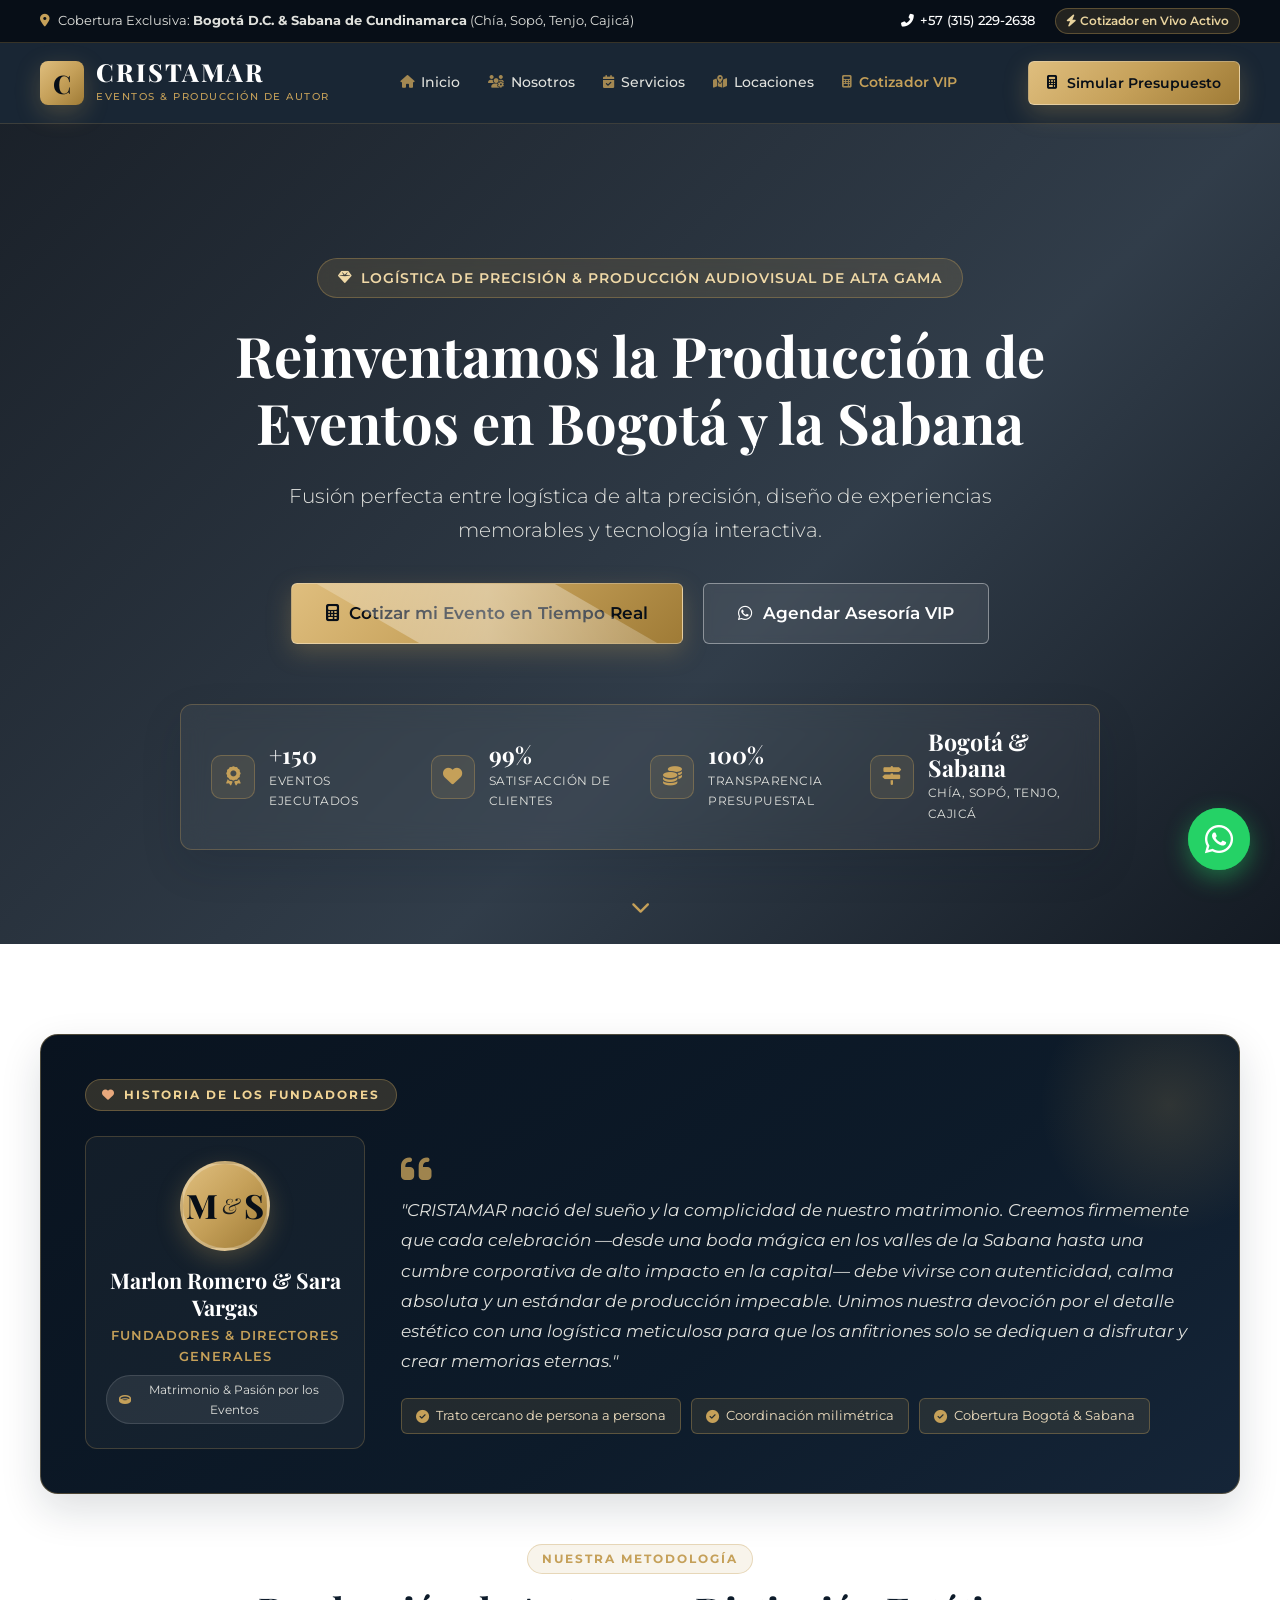
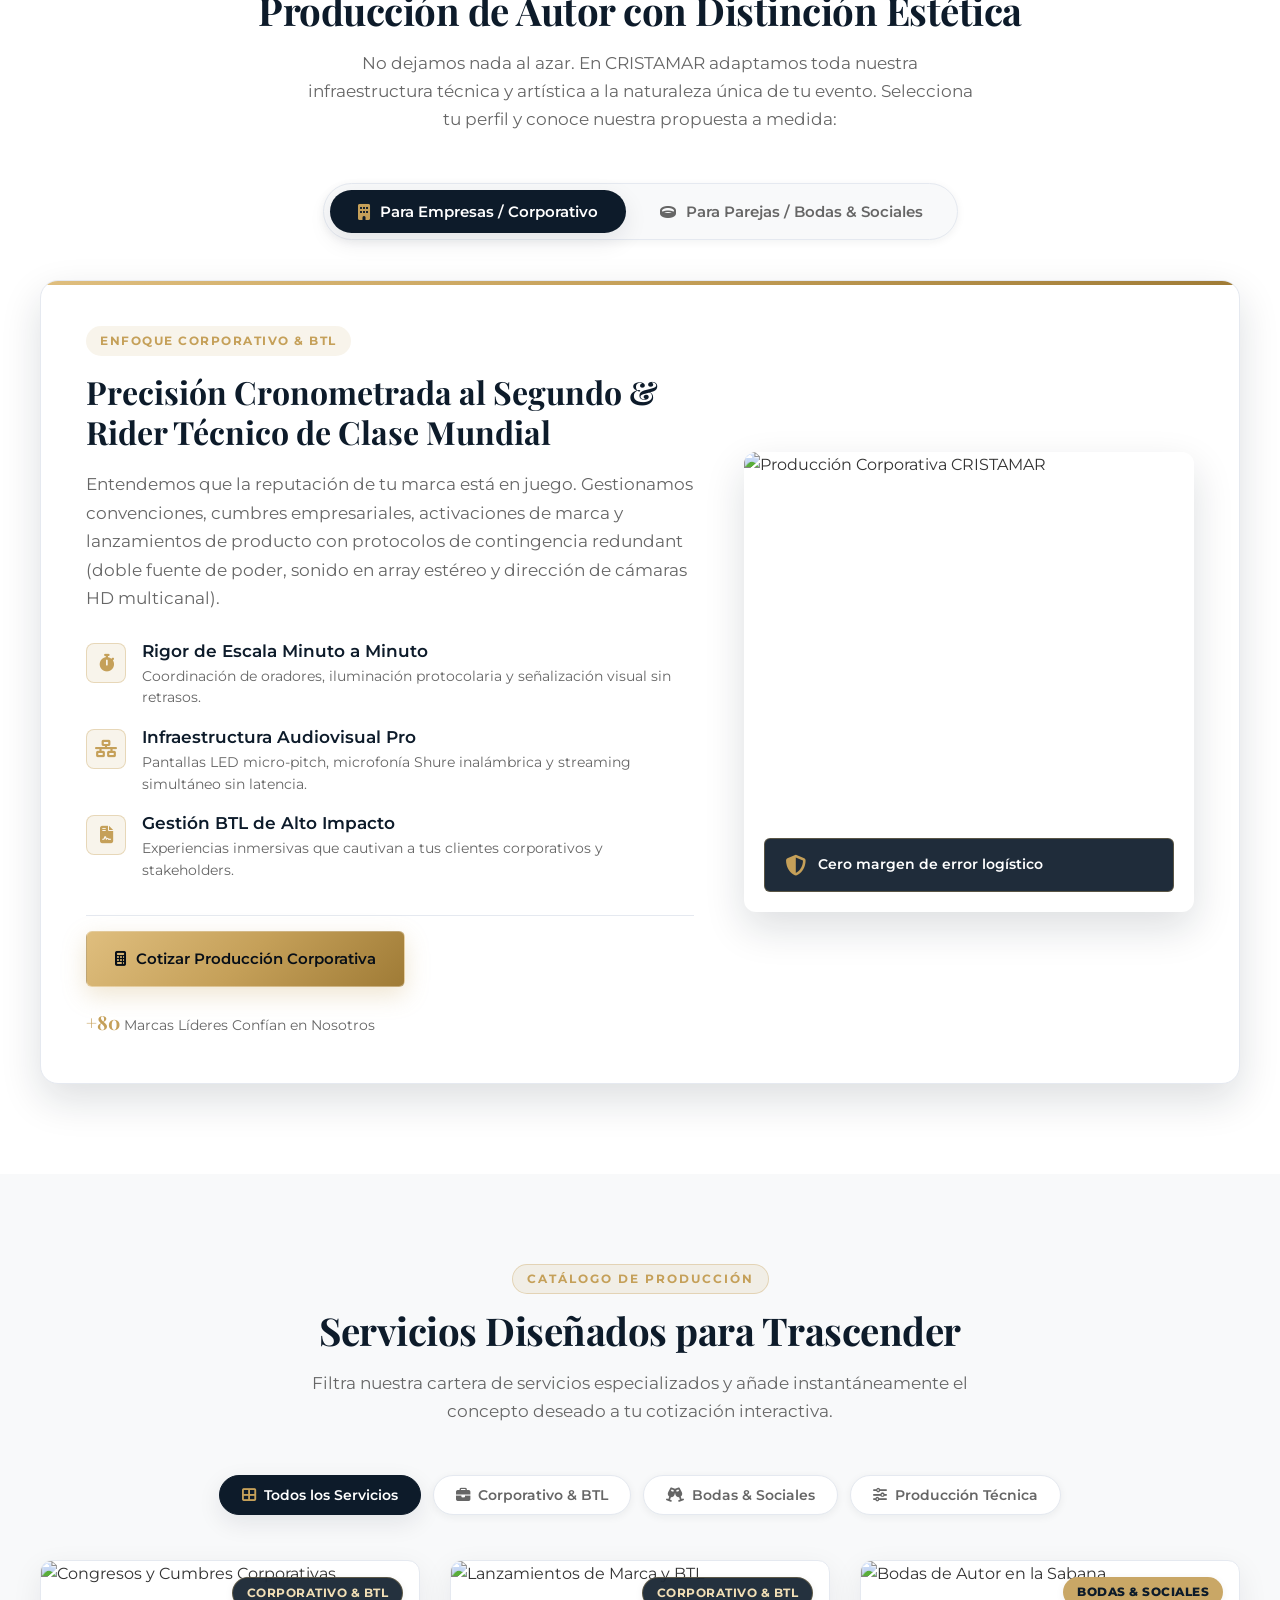
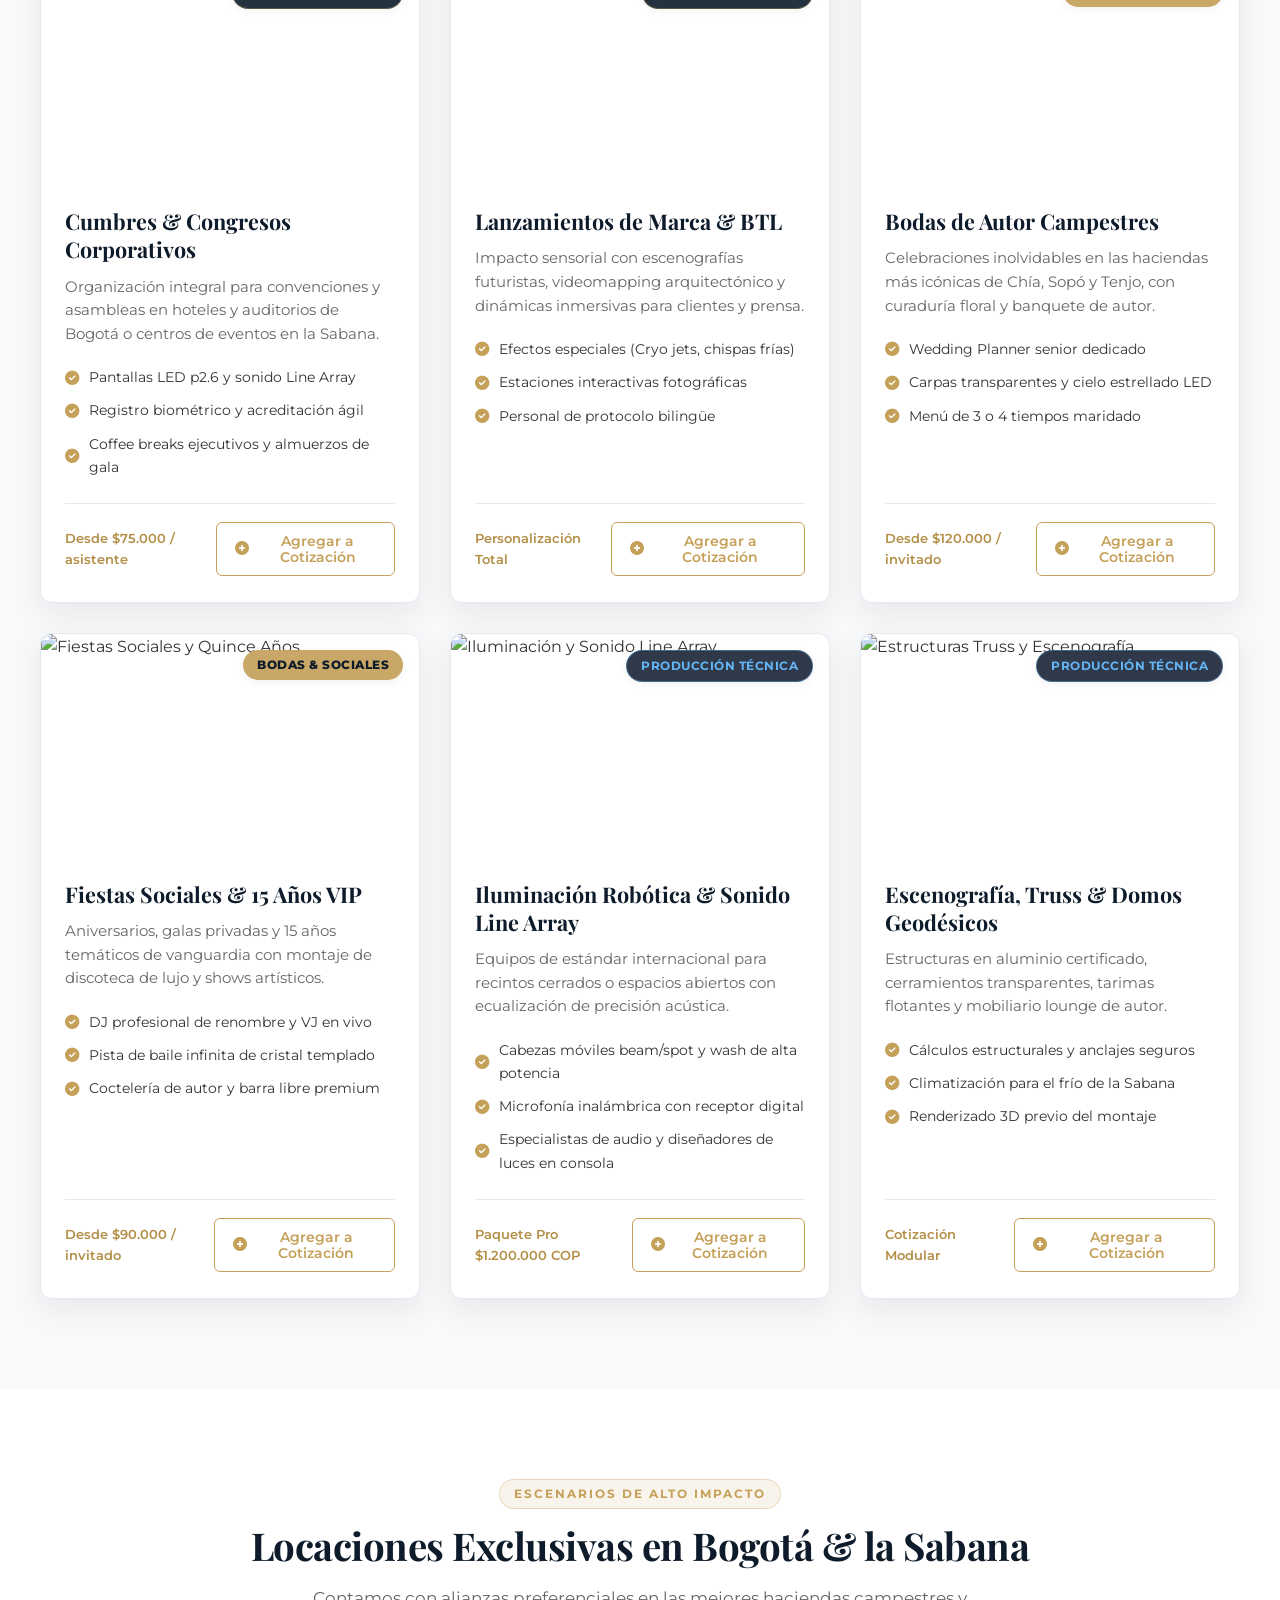
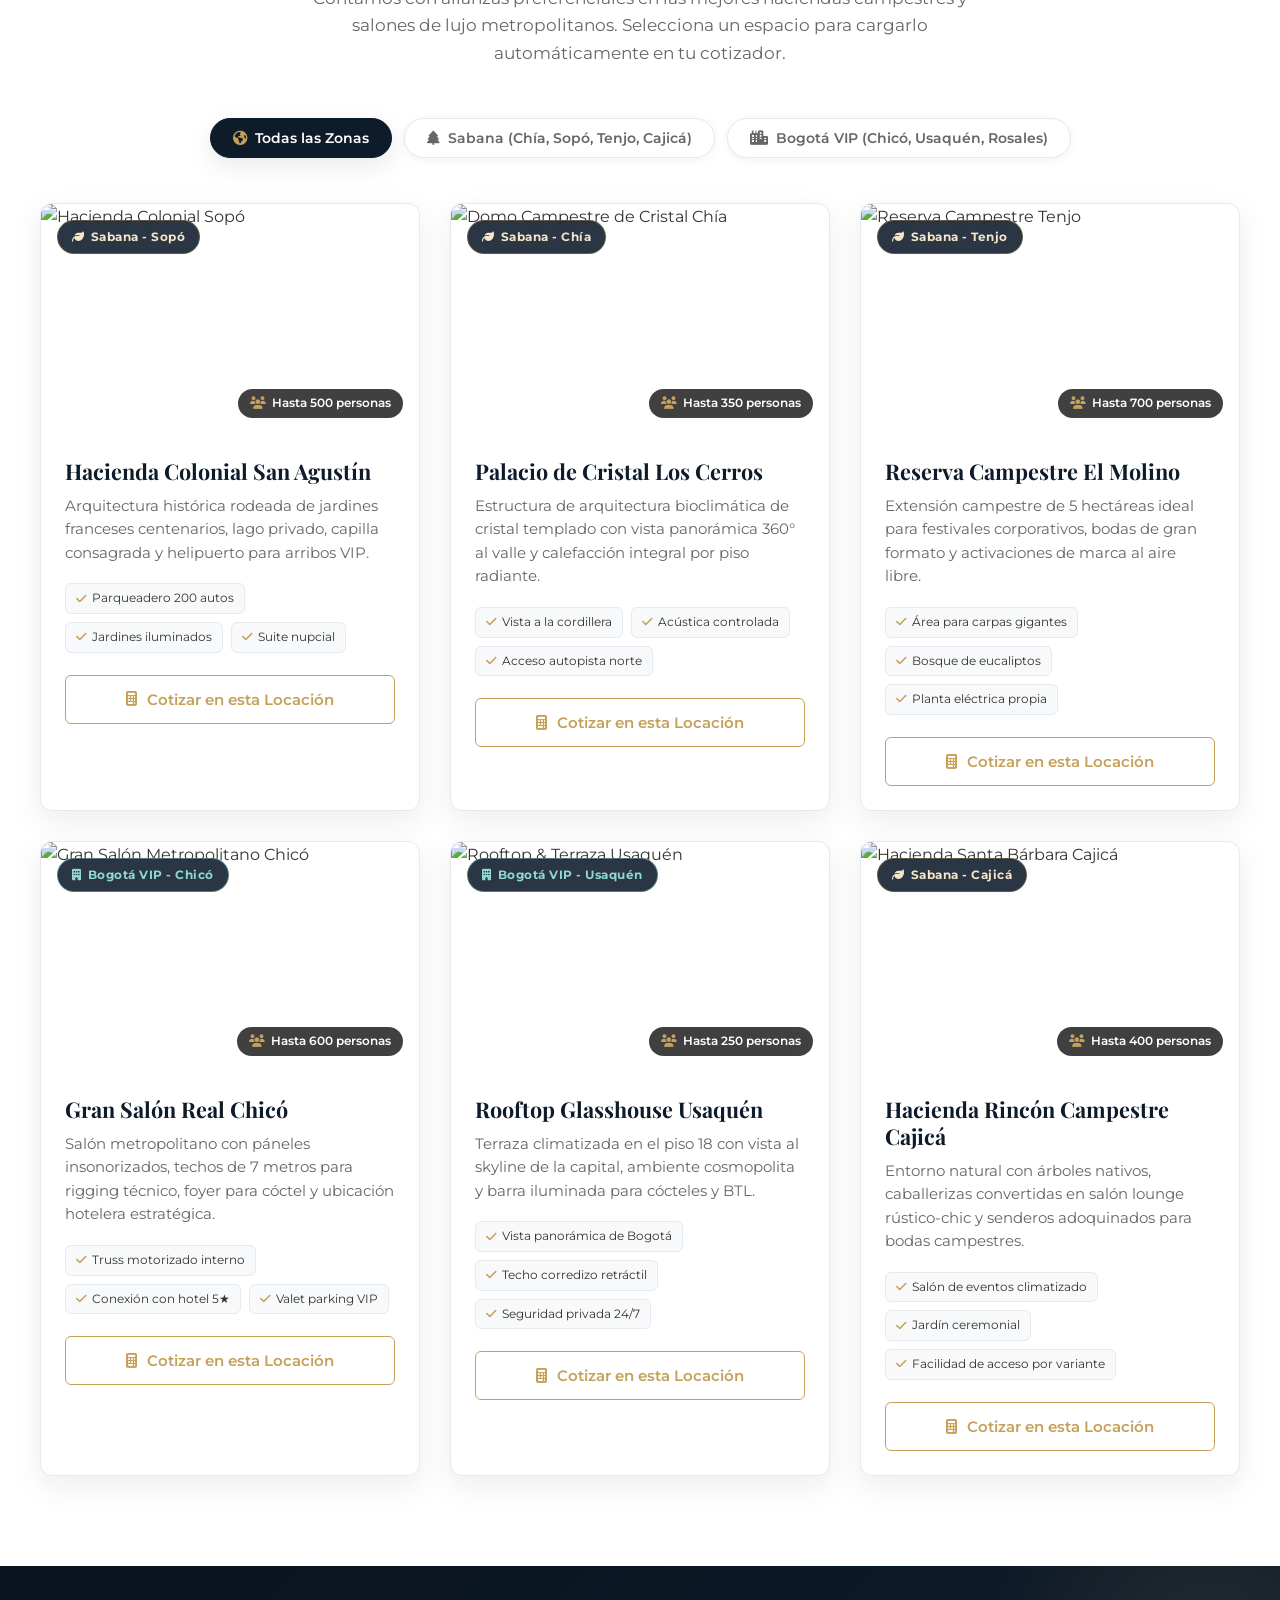
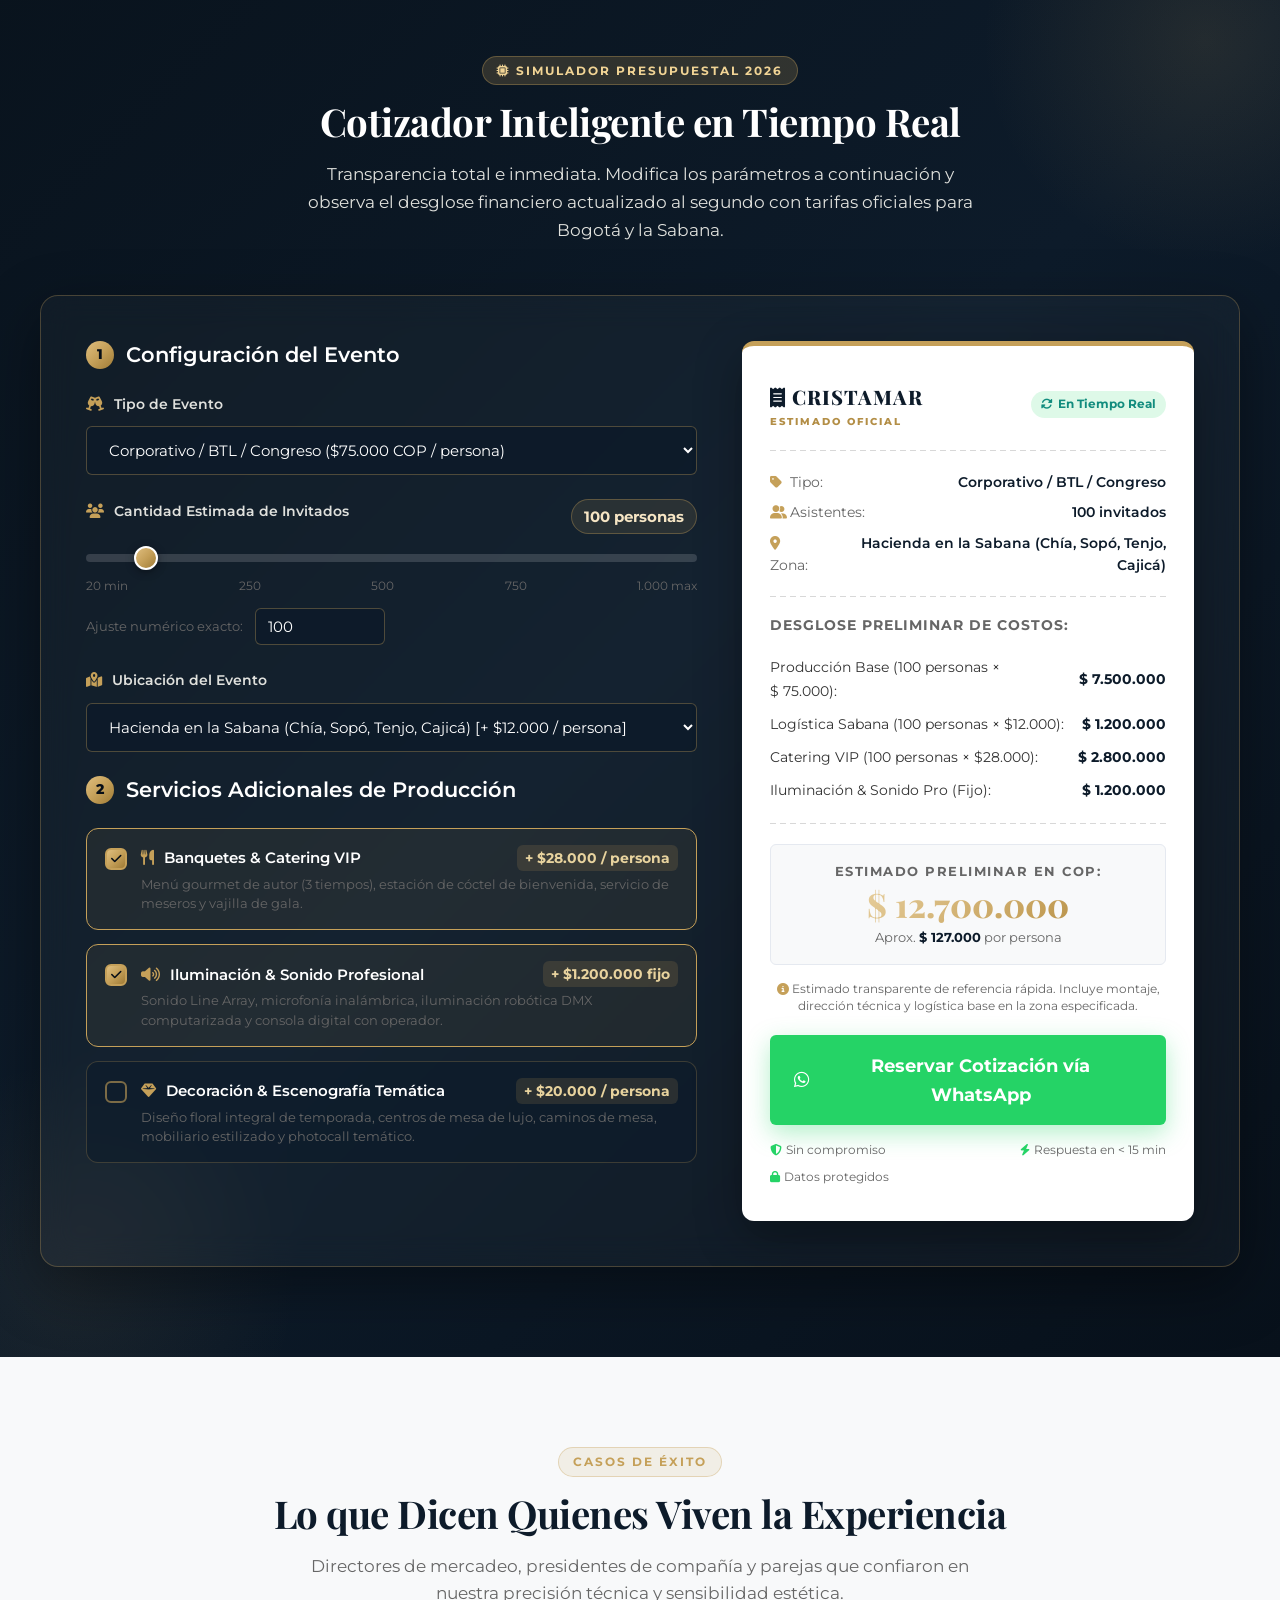
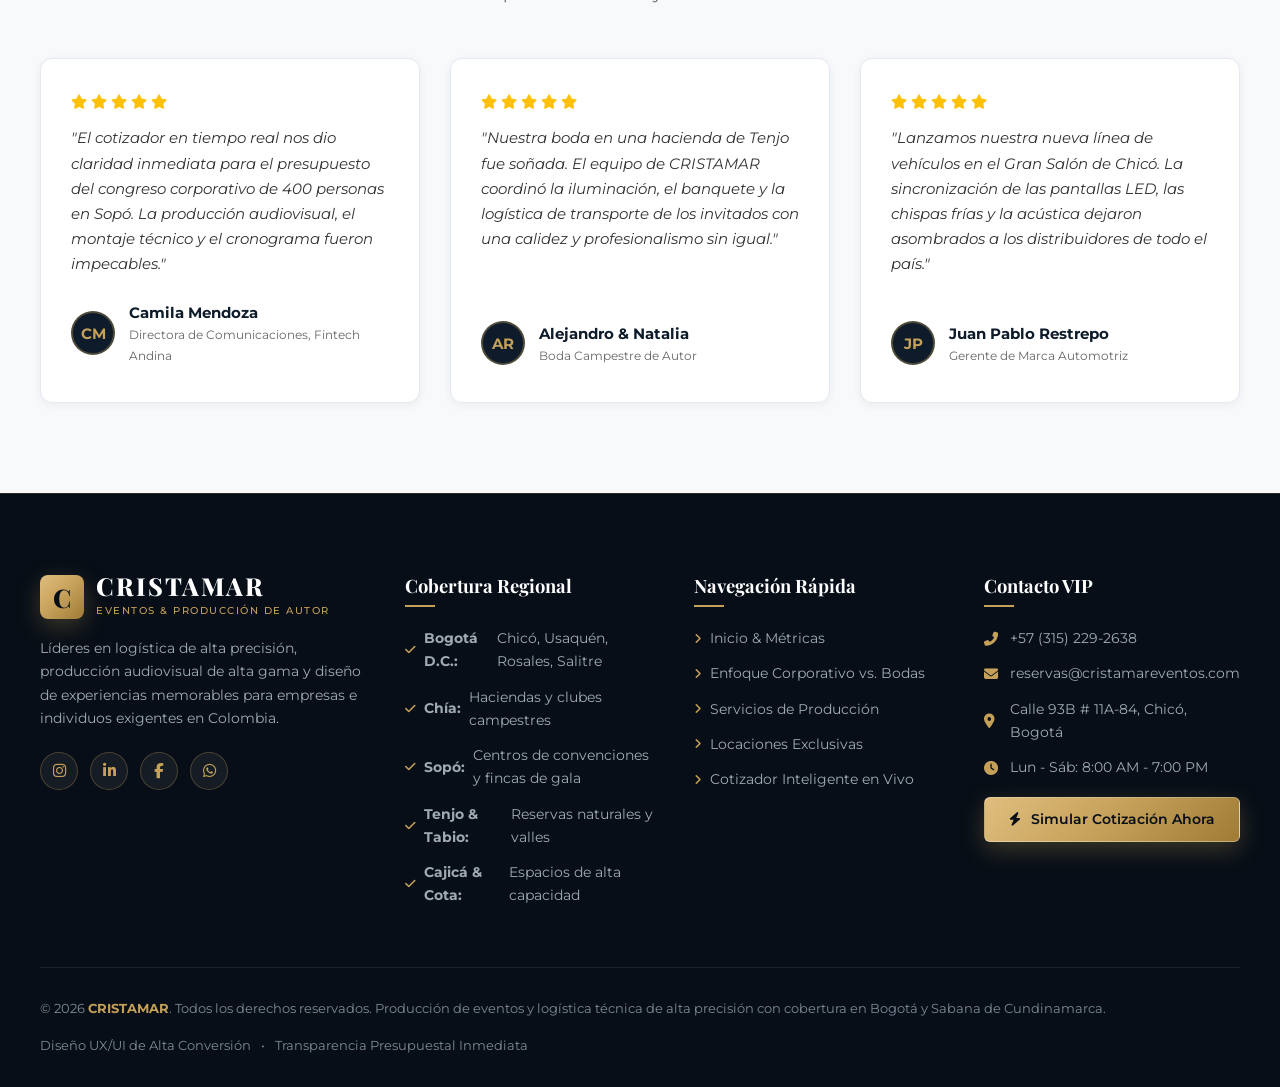
==== index.html @ 61d9f853 "Base HTML CRISMAR" ====
<!DOCTYPE html>
<html lang="es">
<head>
  <meta charset="UTF-8">
  <meta name="viewport" content="width=device-width, initial-scale=1.0">
  <title>CRISTAMAR | Producción de Eventos Corporativos, Bodas de Autor y Logística Técnica</title>
  <meta name="description" content="CRISTAMAR: Eventos corporativos de alta precisión, bodas de autor y logística técnica audiovisual en Bogotá y la Sabana de Cundinamarca (Chía, Sopó, Tenjo, Cajicá). Cotiza en tiempo real.">
  <meta name="keywords" content="eventos corporativos Bogotá, bodas de autor Sabana de Cundinamarca, producción audiovisual Chía Sopó Tenjo, cotizador eventos Bogotá, logística técnica eventos">
  
  <!-- Favicon -->
  <link rel="icon" href="data:image/svg+xml,<svg xmlns=%22http://www.w3.org/2000/svg%22 viewBox=%220 0 100 100%22><text y=%22.9em%22 font-size=%2290%22>✨</text></svg>">

  <!-- Google Fonts: Playfair Display & Montserrat -->
  <link rel="preconnect" href="https://fonts.googleapis.com">
  <link rel="preconnect" href="https://fonts.gstatic.com" crossorigin>
  <link href="https://fonts.googleapis.com/css2?family=Montserrat:ital,wght@0,300;0,400;0,500;0,600;0,700;1,400&family=Playfair+Display:ital,wght@0,500;0,600;0,700;0,800;1,600&display=swap" rel="stylesheet">

  <!-- Font Awesome Icons -->
  <link rel="stylesheet" href="https://cdnjs.cloudflare.com/ajax/libs/font-awesome/6.5.1/css/all.min.css">

  <!-- Custom CSS -->
  <link rel="stylesheet" href="styles.css">
</head>
<body>

  <!-- Top Announcement Bar -->
  <div class="top-announcement-bar">
    <div class="container announcement-content">
      <div class="announcement-item">
        <i class="fas fa-map-marker-alt"></i>
        <span>Cobertura Exclusiva: <strong>Bogotá D.C. &amp; Sabana de Cundinamarca</strong> (Chía, Sopó, Tenjo, Cajicá)</span>
      </div>
      <div class="announcement-actions">
        <a href="tel:+573152292638" class="contact-quick-link"><i class="fas fa-phone-alt"></i> +57 (315) 229-2638</a>
        <a href="#cotizador" class="top-badge-cta"><i class="fas fa-bolt"></i> Cotizador en Vivo Activo</a>
      </div>
    </div>
  </div>

  <!-- Header & Navigation -->
  <header class="site-header" id="header">
    <div class="container header-container">
      <!-- Brand Logo -->
      <a href="#inicio" class="brand-logo" aria-label="CRISTAMAR Inicio">
        <div class="logo-symbol">C</div>
        <div class="logo-text">
          <span class="logo-main">CRISTAMAR</span>
          <span class="logo-tagline">Eventos &amp; Producción de Autor</span>
        </div>
      </a>

      <!-- Desktop Nav -->
      <nav class="main-nav" id="main-nav" aria-label="Navegación Principal">
        <ul class="nav-links">
          <li><a href="#inicio" class="nav-link active"><i class="fas fa-home"></i> Inicio</a></li>
          <li><a href="#nosotros" class="nav-link"><i class="fas fa-users-cog"></i> Nosotros</a></li>
          <li><a href="#servicios" class="nav-link"><i class="fas fa-calendar-check"></i> Servicios</a></li>
          <li><a href="#locaciones" class="nav-link"><i class="fas fa-map-marked-alt"></i> Locaciones</a></li>
          <li><a href="#cotizador" class="nav-link nav-highlight"><i class="fas fa-calculator"></i> Cotizador VIP</a></li>
        </ul>
        <div class="mobile-nav-cta">
          <a href="#cotizador" class="btn btn-gold btn-block" id="btn-mobile-nav-quote">
            <i class="fas fa-calculator"></i> Simular Cotización en Vivo
          </a>
          <a href="tel:+573152292638" class="mobile-phone-link">
            <i class="fas fa-phone-alt"></i> +57 (315) 229-2638
          </a>
        </div>
      </nav>

      <!-- Action Button & Mobile Burger -->
      <div class="header-actions">
        <a href="#cotizador" class="btn btn-gold btn-sm d-none-mobile">
          <i class="fas fa-calculator"></i> Simular Presupuesto
        </a>
        <button class="menu-toggle" id="menu-toggle" aria-label="Abrir Menú">
          <span class="burger-bar"></span>
          <span class="burger-bar"></span>
          <span class="burger-bar"></span>
        </button>
      </div>
    </div>
  </header>

  <main>
    <!-- 1. HERO SECTION (#inicio) -->
    <section class="hero-section" id="inicio">
      <div class="hero-overlay"></div>
      <div class="container hero-content">
        <div class="hero-badge">
          <i class="fas fa-gem"></i> Logística de Precisión &amp; Producción Audiovisual de Alta Gama
        </div>
        <h1 class="hero-title">
          Reinventamos la Producción de Eventos en Bogotá y la Sabana
        </h1>
        <p class="hero-subtitle">
          Fusión perfecta entre logística de alta precisión, diseño de experiencias memorables y tecnología interactiva.
        </p>
        <div class="hero-actions">
          <a href="#cotizador" class="btn btn-gold btn-lg btn-glow">
            <i class="fas fa-calculator"></i> Cotizar mi Evento en Tiempo Real
          </a>
          <a href="https://wa.me/573152292638?text=Hola%20CRISTAMAR%2C%20deseo%20agendar%20una%20Asesor%C3%ADa%20VIP%20para%20un%20evento." target="_blank" rel="noopener noreferrer" class="btn btn-outline-white btn-lg" id="btn-hero-asesoria">
            <i class="fab fa-whatsapp"></i> Agendar Asesoría VIP
          </a>
        </div>

        <!-- Barra de Métricas -->
        <div class="metrics-bar">
          <div class="metric-item">
            <div class="metric-icon"><i class="fas fa-award"></i></div>
            <div class="metric-info">
              <span class="metric-number">+150</span>
              <span class="metric-label">Eventos Ejecutados</span>
            </div>
          </div>
          <div class="metric-separator"></div>
          <div class="metric-item">
            <div class="metric-icon"><i class="fas fa-heart"></i></div>
            <div class="metric-info">
              <span class="metric-number">99%</span>
              <span class="metric-label">Satisfacción de Clientes</span>
            </div>
          </div>
          <div class="metric-separator"></div>
          <div class="metric-item">
            <div class="metric-icon"><i class="fas fa-coins"></i></div>
            <div class="metric-info">
              <span class="metric-number">100%</span>
              <span class="metric-label">Transparencia Presupuestal</span>
            </div>
          </div>
          <div class="metric-separator"></div>
          <div class="metric-item">
            <div class="metric-icon"><i class="fas fa-map-signs"></i></div>
            <div class="metric-info">
              <span class="metric-number">Bogotá &amp; Sabana</span>
              <span class="metric-label">Chía, Sopó, Tenjo, Cajicá</span>
            </div>
          </div>
        </div>
      </div>
      
      <!-- Scroll down indicator -->
      <a href="#nosotros" class="scroll-down-indicator" aria-label="Desplazar hacia abajo">
        <i class="fas fa-chevron-down"></i>
      </a>
    </section>

    <!-- 2. NOSOTROS (#nosotros - Historia de Fundadores & Conmutador de Enfoque) -->
    <section class="section section-nosotros" id="nosotros">
      <div class="container">
        
        <!-- Tarjeta de Historia de los Fundadores: Marlon Romero y Sara Vargas -->
        <div class="founders-story-card">
          <div class="founders-badge">
            <i class="fas fa-heart"></i> HISTORIA DE LOS FUNDADORES
          </div>
          <div class="founders-grid">
            <div class="founders-monogram-col">
              <div class="founders-monogram-badge">
                <span class="monogram-letter">M</span>
                <span class="monogram-amp">&amp;</span>
                <span class="monogram-letter">S</span>
              </div>
              <div class="founders-meta">
                <h3 class="founders-names">Marlon Romero &amp; Sara Vargas</h3>
                <span class="founders-title">Fundadores &amp; Directores Generales</span>
                <span class="founders-origin-tag"><i class="fas fa-ring"></i> Matrimonio &amp; Pasión por los Eventos</span>
              </div>
            </div>

            <div class="founders-story-col">
              <div class="founders-quote-mark"><i class="fas fa-quote-left"></i></div>
              <p class="founders-story-text">
                "CRISTAMAR nació del sueño y la complicidad de nuestro matrimonio. Creemos firmemente que cada celebración —desde una boda mágica en los valles de la Sabana hasta una cumbre corporativa de alto impacto en la capital— debe vivirse con autenticidad, calma absoluta y un estándar de producción impecable. Unimos nuestra devoción por el detalle estético con una logística meticulosa para que los anfitriones solo se dediquen a disfrutar y crear memorias eternas."
              </p>
              <div class="founders-values-tags">
                <span class="val-tag"><i class="fas fa-check-circle"></i> Trato cercano de persona a persona</span>
                <span class="val-tag"><i class="fas fa-check-circle"></i> Coordinación milimétrica</span>
                <span class="val-tag"><i class="fas fa-check-circle"></i> Cobertura Bogotá &amp; Sabana</span>
              </div>
            </div>
          </div>
        </div>

        <div class="section-header text-center mt-section-sub">
          <span class="section-tag">NUESTRA METODOLOGÍA</span>
          <h2 class="section-title">Producción de Autor con Distinción Estética</h2>
          <p class="section-description">
            No dejamos nada al azar. En CRISTAMAR adaptamos toda nuestra infraestructura técnica y artística a la naturaleza única de tu evento. Selecciona tu perfil y conoce nuestra propuesta a medida:
          </p>
        </div>

        <!-- Conmutador de Enfoque (Interactive Focus Switcher) -->
        <div class="focus-switcher-wrapper">
          <div class="focus-switcher" role="tablist" aria-label="Selector de Enfoque">
            <button class="focus-btn active" id="btn-focus-corp" role="tab" aria-selected="true" data-focus="corp">
              <i class="fas fa-building"></i> Para Empresas / Corporativo
            </button>
            <button class="focus-btn" id="btn-focus-bodas" role="tab" aria-selected="false" data-focus="bodas">
              <i class="fas fa-ring"></i> Para Parejas / Bodas &amp; Sociales
            </button>
          </div>
        </div>

        <!-- Dynamic Content Card -->
        <div class="focus-content-display card-luxury" id="focus-display">
          <!-- El contenido se actualiza dinámicamente mediante JS -->
          <div class="focus-grid">
            <div class="focus-text-col">
              <div class="focus-badge-pill" id="focus-badge">ENFOQUE CORPORATIVO &amp; BTL</div>
              <h3 class="focus-title" id="focus-title">Precisión Cronometrada al Segundo &amp; Rider Técnico de Clase Mundial</h3>
              <p class="focus-desc" id="focus-desc">
                Entendemos que la reputación de tu marca está en juego. Gestionamos convenciones, cumbres empresariales, activaciones de marca y lanzamientos de producto con protocolos de contingencia redundant (doble fuente de poder, sonido en array estéreo y dirección de cámaras HD multicanal).
              </p>
              
              <div class="focus-pillars" id="focus-pillars">
                <div class="pillar-item">
                  <div class="pillar-icon"><i class="fas fa-stopwatch"></i></div>
                  <div>
                    <h4>Rigor de Escala Minuto a Minuto</h4>
                    <p>Coordinación de oradores, iluminación protocolaria y señalización visual sin retrasos.</p>
                  </div>
                </div>
                <div class="pillar-item">
                  <div class="pillar-icon"><i class="fas fa-network-wired"></i></div>
                  <div>
                    <h4>Infraestructura Audiovisual Pro</h4>
                    <p>Pantallas LED micro-pitch, microfonía Shure inalámbrica y streaming simultáneo sin latencia.</p>
                  </div>
                </div>
                <div class="pillar-item">
                  <div class="pillar-icon"><i class="fas fa-file-contract"></i></div>
                  <div>
                    <h4>Gestión BTL de Alto Impacto</h4>
                    <p>Experiencias inmersivas que cautivan a tus clientes corporativos y stakeholders.</p>
                  </div>
                </div>
              </div>

              <div class="focus-cta-box">
                <a href="#cotizador" class="btn btn-gold" id="focus-cta-btn">
                  <i class="fas fa-calculator"></i> Cotizar Producción Corporativa
                </a>
                <span class="focus-stat-highlight" id="focus-stat">
                  <strong>+80</strong> Marcas Líderes Confían en Nosotros
                </span>
              </div>
            </div>

            <div class="focus-media-col">
              <div class="focus-image-wrapper">
                <img src="https://images.unsplash.com/photo-1511578314322-379afb476865?auto=format&fit=crop&w=1000&q=80" alt="Producción Corporativa CRISTAMAR" class="focus-img" id="focus-img">
                <div class="focus-floating-badge" id="focus-floating-badge">
                  <i class="fas fa-shield-alt"></i>
                  <span>Cero margen de error logístico</span>
                </div>
              </div>
            </div>
          </div>
        </div>
      </div>
    </section>

    <!-- 3. SERVICIOS (#servicios - Filtro Interactivo de Servicios) -->
    <section class="section section-servicios bg-light" id="servicios">
      <div class="container">
        <div class="section-header text-center">
          <span class="section-tag">CATÁLOGO DE PRODUCCIÓN</span>
          <h2 class="section-title">Servicios Diseñados para Trascender</h2>
          <p class="section-description">
            Filtra nuestra cartera de servicios especializados y añade instantáneamente el concepto deseado a tu cotización interactiva.
          </p>
        </div>

        <!-- Filtros de Servicios -->
        <div class="filter-bar" role="group" aria-label="Filtro de Servicios">
          <button class="filter-btn active" data-filter="all">
            <i class="fas fa-th-large"></i> Todos los Servicios
          </button>
          <button class="filter-btn" data-filter="corporativo">
            <i class="fas fa-briefcase"></i> Corporativo &amp; BTL
          </button>
          <button class="filter-btn" data-filter="bodas">
            <i class="fas fa-glass-cheers"></i> Bodas &amp; Sociales
          </button>
          <button class="filter-btn" data-filter="tecnica">
            <i class="fas fa-sliders-h"></i> Producción Técnica
          </button>
        </div>

        <!-- Grid de Tarjetas de Servicios -->
        <div class="services-grid" id="services-container">
          
          <!-- Card 1: Corporativo -->
          <article class="service-card" data-category="corporativo">
            <div class="service-image-box">
              <img src="https://images.unsplash.com/photo-1540575467063-178a50c2df87?auto=format&fit=crop&w=800&q=80" alt="Congresos y Cumbres Corporativas">
              <span class="card-badge badge-corp">Corporativo &amp; BTL</span>
            </div>
            <div class="service-body">
              <h3 class="service-name">Cumbres &amp; Congresos Corporativos</h3>
              <p class="service-summary">
                Organización integral para convenciones y asambleas en hoteles y auditorios de Bogotá o centros de eventos en la Sabana.
              </p>
              <ul class="service-bullets">
                <li><i class="fas fa-check-circle"></i> Pantallas LED p2.6 y sonido Line Array</li>
                <li><i class="fas fa-check-circle"></i> Registro biométrico y acreditación ágil</li>
                <li><i class="fas fa-check-circle"></i> Coffee breaks ejecutivos y almuerzos de gala</li>
              </ul>
              <div class="service-footer">
                <span class="service-price-hint">Desde $75.000 / asistente</span>
                <button class="btn btn-outline-gold btn-sm btn-add-quote" data-category="corporativo" data-service-title="Congresos Corporativos">
                  <i class="fas fa-plus-circle"></i> Agregar a Cotización
                </button>
              </div>
            </div>
          </article>

          <!-- Card 2: BTL -->
          <article class="service-card" data-category="corporativo">
            <div class="service-image-box">
              <img src="https://images.unsplash.com/photo-1492684223066-81342ee5ff30?auto=format&fit=crop&w=800&q=80" alt="Lanzamientos de Marca y BTL">
              <span class="card-badge badge-corp">Corporativo &amp; BTL</span>
            </div>
            <div class="service-body">
              <h3 class="service-name">Lanzamientos de Marca &amp; BTL</h3>
              <p class="service-summary">
                Impacto sensorial con escenografías futuristas, videomapping arquitectónico y dinámicas inmersivas para clientes y prensa.
              </p>
              <ul class="service-bullets">
                <li><i class="fas fa-check-circle"></i> Efectos especiales (Cryo jets, chispas frías)</li>
                <li><i class="fas fa-check-circle"></i> Estaciones interactivas fotográficas</li>
                <li><i class="fas fa-check-circle"></i> Personal de protocolo bilingüe</li>
              </ul>
              <div class="service-footer">
                <span class="service-price-hint">Personalización Total</span>
                <button class="btn btn-outline-gold btn-sm btn-add-quote" data-category="corporativo" data-service-title="Lanzamientos BTL">
                  <i class="fas fa-plus-circle"></i> Agregar a Cotización
                </button>
              </div>
            </div>
          </article>

          <!-- Card 3: Bodas de Autor -->
          <article class="service-card" data-category="bodas">
            <div class="service-image-box">
              <img src="https://images.unsplash.com/photo-1519741497674-611481863552?auto=format&fit=crop&w=800&q=80" alt="Bodas de Autor en la Sabana">
              <span class="card-badge badge-wedding">Bodas &amp; Sociales</span>
            </div>
            <div class="service-body">
              <h3 class="service-name">Bodas de Autor Campestres</h3>
              <p class="service-summary">
                Celebraciones inolvidables en las haciendas más icónicas de Chía, Sopó y Tenjo, con curaduría floral y banquete de autor.
              </p>
              <ul class="service-bullets">
                <li><i class="fas fa-check-circle"></i> Wedding Planner senior dedicado</li>
                <li><i class="fas fa-check-circle"></i> Carpas transparentes y cielo estrellado LED</li>
                <li><i class="fas fa-check-circle"></i> Menú de 3 o 4 tiempos maridado</li>
              </ul>
              <div class="service-footer">
                <span class="service-price-hint">Desde $120.000 / invitado</span>
                <button class="btn btn-outline-gold btn-sm btn-add-quote" data-category="boda" data-service-title="Bodas de Autor">
                  <i class="fas fa-plus-circle"></i> Agregar a Cotización
                </button>
              </div>
            </div>
          </article>

          <!-- Card 4: Sociales & 15 Años -->
          <article class="service-card" data-category="bodas">
            <div class="service-image-box">
              <img src="https://images.unsplash.com/photo-1516450360452-9312f5e86fc7?auto=format&fit=crop&w=800&q=80" alt="Fiestas Sociales y Quince Años">
              <span class="card-badge badge-wedding">Bodas &amp; Sociales</span>
            </div>
            <div class="service-body">
              <h3 class="service-name">Fiestas Sociales &amp; 15 Años VIP</h3>
              <p class="service-summary">
                Aniversarios, galas privadas y 15 años temáticos de vanguardia con montaje de discoteca de lujo y shows artísticos.
              </p>
              <ul class="service-bullets">
                <li><i class="fas fa-check-circle"></i> DJ profesional de renombre y VJ en vivo</li>
                <li><i class="fas fa-check-circle"></i> Pista de baile infinita de cristal templado</li>
                <li><i class="fas fa-check-circle"></i> Coctelería de autor y barra libre premium</li>
              </ul>
              <div class="service-footer">
                <span class="service-price-hint">Desde $90.000 / invitado</span>
                <button class="btn btn-outline-gold btn-sm btn-add-quote" data-category="social" data-service-title="Fiestas Sociales VIP">
                  <i class="fas fa-plus-circle"></i> Agregar a Cotización
                </button>
              </div>
            </div>
          </article>

          <!-- Card 5: Producción Técnica -->
          <article class="service-card" data-category="tecnica">
            <div class="service-image-box">
              <img src="https://images.unsplash.com/photo-1470225620780-dba8ba36b745?auto=format&fit=crop&w=800&q=80" alt="Iluminación y Sonido Line Array">
              <span class="card-badge badge-tech">Producción Técnica</span>
            </div>
            <div class="service-body">
              <h3 class="service-name">Iluminación Robótica &amp; Sonido Line Array</h3>
              <p class="service-summary">
                Equipos de estándar internacional para recintos cerrados o espacios abiertos con ecualización de precisión acústica.
              </p>
              <ul class="service-bullets">
                <li><i class="fas fa-check-circle"></i> Cabezas móviles beam/spot y wash de alta potencia</li>
                <li><i class="fas fa-check-circle"></i> Microfonía inalámbrica con receptor digital</li>
                <li><i class="fas fa-check-circle"></i> Especialistas de audio y diseñadores de luces en consola</li>
              </ul>
              <div class="service-footer">
                <span class="service-price-hint">Paquete Pro $1.200.000 COP</span>
                <button class="btn btn-outline-gold btn-sm btn-add-quote" data-category="tecnica" data-addon="audiovisual" data-service-title="Iluminación & Sonido Pro">
                  <i class="fas fa-plus-circle"></i> Agregar a Cotización
                </button>
              </div>
            </div>
          </article>

          <!-- Card 6: Escenografía y Domos -->
          <article class="service-card" data-category="tecnica">
            <div class="service-image-box">
              <img src="https://images.unsplash.com/photo-1464366400600-7168b8af9bc3?auto=format&fit=crop&w=800&q=80" alt="Estructuras Truss y Escenografía">
              <span class="card-badge badge-tech">Producción Técnica</span>
            </div>
            <div class="service-body">
              <h3 class="service-name">Escenografía, Truss &amp; Domos Geodésicos</h3>
              <p class="service-summary">
                Estructuras en aluminio certificado, cerramientos transparentes, tarimas flotantes y mobiliario lounge de autor.
              </p>
              <ul class="service-bullets">
                <li><i class="fas fa-check-circle"></i> Cálculos estructurales y anclajes seguros</li>
                <li><i class="fas fa-check-circle"></i> Climatización para el frío de la Sabana</li>
                <li><i class="fas fa-check-circle"></i> Renderizado 3D previo del montaje</li>
              </ul>
              <div class="service-footer">
                <span class="service-price-hint">Cotización Modular</span>
                <button class="btn btn-outline-gold btn-sm btn-add-quote" data-category="tecnica" data-addon="decor" data-service-title="Escenografía Temática">
                  <i class="fas fa-plus-circle"></i> Agregar a Cotización
                </button>
              </div>
            </div>
          </article>

        </div>
      </div>
    </section>

    <!-- 4. LOCACIONES (#locaciones - Buscador y Filtro por Zona) -->
    <section class="section section-locaciones" id="locaciones">
      <div class="container">
        <div class="section-header text-center">
          <span class="section-tag">ESCENARIOS DE ALTO IMPACTO</span>
          <h2 class="section-title">Locaciones Exclusivas en Bogotá &amp; la Sabana</h2>
          <p class="section-description">
            Contamos con alianzas preferenciales en las mejores haciendas campestres y salones de lujo metropolitanos. Selecciona un espacio para cargarlo automáticamente en tu cotizador.
          </p>
        </div>

        <!-- Filtro por Zona -->
        <div class="filter-bar" role="group" aria-label="Filtro de Locaciones por Zona">
          <button class="loc-filter-btn active" data-zone="all">
            <i class="fas fa-globe-americas"></i> Todas las Zonas
          </button>
          <button class="loc-filter-btn" data-zone="sabana">
            <i class="fas fa-tree"></i> Sabana (Chía, Sopó, Tenjo, Cajicá)
          </button>
          <button class="loc-filter-btn" data-zone="bogota">
            <i class="fas fa-city"></i> Bogotá VIP (Chicó, Usaquén, Rosales)
          </button>
        </div>

        <!-- Grid de Locaciones -->
        <div class="locations-grid" id="locations-container">

          <!-- Locación 1: Sabana (Sopó) -->
          <div class="location-card" data-zone="sabana">
            <div class="location-img-wrap">
              <img src="https://images.unsplash.com/photo-1544984243-ec57ea16fe25?auto=format&fit=crop&w=800&q=80" alt="Hacienda Colonial Sopó">
              <div class="location-zone-tag tag-sabana">
                <i class="fas fa-leaf"></i> Sabana - Sopó
              </div>
              <div class="location-capacity">
                <i class="fas fa-users"></i> Hasta 500 personas
              </div>
            </div>
            <div class="location-content">
              <h3 class="location-name">Hacienda Colonial San Agustín</h3>
              <p class="location-desc">
                Arquitectura histórica rodeada de jardines franceses centenarios, lago privado, capilla consagrada y helipuerto para arribos VIP.
              </p>
              <div class="location-perks">
                <span><i class="fas fa-check"></i> Parqueadero 200 autos</span>
                <span><i class="fas fa-check"></i> Jardines iluminados</span>
                <span><i class="fas fa-check"></i> Suite nupcial</span>
              </div>
              <button class="btn btn-outline-gold btn-block btn-select-location" data-zone="sabana" data-location-name="Hacienda Colonial San Agustín (Sopó)">
                <i class="fas fa-calculator"></i> Cotizar en esta Locación
              </button>
            </div>
          </div>

          <!-- Locación 2: Sabana (Chía) -->
          <div class="location-card" data-zone="sabana">
            <div class="location-img-wrap">
              <img src="https://images.unsplash.com/photo-1519167758481-83f550bb49b3?auto=format&fit=crop&w=800&q=80" alt="Domo Campestre de Cristal Chía">
              <div class="location-zone-tag tag-sabana">
                <i class="fas fa-leaf"></i> Sabana - Chía
              </div>
              <div class="location-capacity">
                <i class="fas fa-users"></i> Hasta 350 personas
              </div>
            </div>
            <div class="location-content">
              <h3 class="location-name">Palacio de Cristal Los Cerros</h3>
              <p class="location-desc">
                Estructura de arquitectura bioclimática de cristal templado con vista panorámica 360° al valle y calefacción integral por piso radiante.
              </p>
              <div class="location-perks">
                <span><i class="fas fa-check"></i> Vista a la cordillera</span>
                <span><i class="fas fa-check"></i> Acústica controlada</span>
                <span><i class="fas fa-check"></i> Acceso autopista norte</span>
              </div>
              <button class="btn btn-outline-gold btn-block btn-select-location" data-zone="sabana" data-location-name="Palacio de Cristal Los Cerros (Chía)">
                <i class="fas fa-calculator"></i> Cotizar en esta Locación
              </button>
            </div>
          </div>

          <!-- Locación 3: Sabana (Tenjo) -->
          <div class="location-card" data-zone="sabana">
            <div class="location-img-wrap">
              <img src="https://images.unsplash.com/photo-1566073771259-6a8506099945?auto=format&fit=crop&w=800&q=80" alt="Reserva Campestre Tenjo">
              <div class="location-zone-tag tag-sabana">
                <i class="fas fa-leaf"></i> Sabana - Tenjo
              </div>
              <div class="location-capacity">
                <i class="fas fa-users"></i> Hasta 700 personas
              </div>
            </div>
            <div class="location-content">
              <h3 class="location-name">Reserva Campestre El Molino</h3>
              <p class="location-desc">
                Extensión campestre de 5 hectáreas ideal para festivales corporativos, bodas de gran formato y activaciones de marca al aire libre.
              </p>
              <div class="location-perks">
                <span><i class="fas fa-check"></i> Área para carpas gigantes</span>
                <span><i class="fas fa-check"></i> Bosque de eucaliptos</span>
                <span><i class="fas fa-check"></i> Planta eléctrica propia</span>
              </div>
              <button class="btn btn-outline-gold btn-block btn-select-location" data-zone="sabana" data-location-name="Reserva Campestre El Molino (Tenjo)">
                <i class="fas fa-calculator"></i> Cotizar en esta Locación
              </button>
            </div>
          </div>

          <!-- Locación 4: Bogotá (Chicó) -->
          <div class="location-card" data-zone="bogota">
            <div class="location-img-wrap">
              <img src="https://images.unsplash.com/photo-1517457373958-b7bdd4587205?auto=format&fit=crop&w=800&q=80" alt="Gran Salón Metropolitano Chicó">
              <div class="location-zone-tag tag-bogota">
                <i class="fas fa-building"></i> Bogotá VIP - Chicó
              </div>
              <div class="location-capacity">
                <i class="fas fa-users"></i> Hasta 600 personas
              </div>
            </div>
            <div class="location-content">
              <h3 class="location-name">Gran Salón Real Chicó</h3>
              <p class="location-desc">
                Salón metropolitano con páneles insonorizados, techos de 7 metros para rigging técnico, foyer para cóctel y ubicación hotelera estratégica.
              </p>
              <div class="location-perks">
                <span><i class="fas fa-check"></i> Truss motorizado interno</span>
                <span><i class="fas fa-check"></i> Conexión con hotel 5★</span>
                <span><i class="fas fa-check"></i> Valet parking VIP</span>
              </div>
              <button class="btn btn-outline-gold btn-block btn-select-location" data-zone="bogota" data-location-name="Gran Salón Real Chicó (Bogotá)">
                <i class="fas fa-calculator"></i> Cotizar en esta Locación
              </button>
            </div>
          </div>

          <!-- Locación 5: Bogotá (Usaquén) -->
          <div class="location-card" data-zone="bogota">
            <div class="location-img-wrap">
              <img src="https://images.unsplash.com/photo-1578683010236-d716f9a3f461?auto=format&fit=crop&w=800&q=80" alt="Rooftop & Terraza Usaquén">
              <div class="location-zone-tag tag-bogota">
                <i class="fas fa-building"></i> Bogotá VIP - Usaquén
              </div>
              <div class="location-capacity">
                <i class="fas fa-users"></i> Hasta 250 personas
              </div>
            </div>
            <div class="location-content">
              <h3 class="location-name">Rooftop Glasshouse Usaquén</h3>
              <p class="location-desc">
                Terraza climatizada en el piso 18 con vista al skyline de la capital, ambiente cosmopolita y barra iluminada para cócteles y BTL.
              </p>
              <div class="location-perks">
                <span><i class="fas fa-check"></i> Vista panorámica de Bogotá</span>
                <span><i class="fas fa-check"></i> Techo corredizo retráctil</span>
                <span><i class="fas fa-check"></i> Seguridad privada 24/7</span>
              </div>
              <button class="btn btn-outline-gold btn-block btn-select-location" data-zone="bogota" data-location-name="Rooftop Glasshouse (Usaquén)">
                <i class="fas fa-calculator"></i> Cotizar en esta Locación
              </button>
            </div>
          </div>

          <!-- Locación 6: Sabana (Cajicá) -->
          <div class="location-card" data-zone="sabana">
            <div class="location-img-wrap">
              <img src="https://images.unsplash.com/photo-1520854221256-17451cc331bf?auto=format&fit=crop&w=800&q=80" alt="Hacienda Santa Bárbara Cajicá">
              <div class="location-zone-tag tag-sabana">
                <i class="fas fa-leaf"></i> Sabana - Cajicá
              </div>
              <div class="location-capacity">
                <i class="fas fa-users"></i> Hasta 400 personas
              </div>
            </div>
            <div class="location-content">
              <h3 class="location-name">Hacienda Rincón Campestre Cajicá</h3>
              <p class="location-desc">
                Entorno natural con árboles nativos, caballerizas convertidas en salón lounge rústico-chic y senderos adoquinados para bodas campestres.
              </p>
              <div class="location-perks">
                <span><i class="fas fa-check"></i> Salón de eventos climatizado</span>
                <span><i class="fas fa-check"></i> Jardín ceremonial</span>
                <span><i class="fas fa-check"></i> Facilidad de acceso por variante</span>
              </div>
              <button class="btn btn-outline-gold btn-block btn-select-location" data-zone="sabana" data-location-name="Hacienda Rincón Campestre (Cajicá)">
                <i class="fas fa-calculator"></i> Cotizar en esta Locación
              </button>
            </div>
          </div>

        </div>
      </div>
    </section>

    <!-- 5. COTIZADOR INTELIGENTE EN TIEMPO REAL (#cotizador) -->
    <section class="section section-cotizador" id="cotizador">
      <div class="container">
        
        <div class="section-header text-center text-white">
          <div class="section-tag tag-gold"><i class="fas fa-microchip"></i> SIMULADOR PRESUPUESTAL 2026</div>
          <h2 class="section-title text-white">Cotizador Inteligente en Tiempo Real</h2>
          <p class="section-description text-light">
            Transparencia total e inmediata. Modifica los parámetros a continuación y observa el desglose financiero actualizado al segundo con tarifas oficiales para Bogotá y la Sabana.
          </p>
        </div>

        <div class="cotizador-wrapper card-cotizador">
          
          <div class="cotizador-grid">
            
            <!-- Columna Izquierda: Parámetros y Formulario -->
            <div class="cotizador-form-col">
              
              <div class="form-section-title">
                <span class="step-num">1</span>
                <h3>Configuración del Evento</h3>
              </div>

              <!-- Tipo de Evento -->
              <div class="form-group">
                <label for="event-type" class="form-label">
                  <i class="fas fa-glass-cheers"></i> Tipo de Evento
                </label>
                <div class="custom-select-wrapper">
                  <select id="event-type" class="form-control form-select">
                    <option value="corporativo" data-base="75000" selected>Corporativo / BTL / Congreso ($75.000 COP / persona)</option>
                    <option value="boda" data-base="120000">Boda de Autor Campestre ($120.000 COP / persona)</option>
                    <option value="social" data-base="90000">Fiesta Social VIP / 15 Años ($90.000 COP / persona)</option>
                  </select>
                </div>
              </div>

              <!-- Número de Invitados (Slider + Input) -->
              <div class="form-group">
                <div class="guest-label-wrapper">
                  <label for="guests-count" class="form-label">
                    <i class="fas fa-users"></i> Cantidad Estimada de Invitados
                  </label>
                  <div class="guest-counter-badge">
                    <span id="guests-display">100</span> personas
                  </div>
                </div>
                <div class="guest-slider-box">
                  <input type="range" id="guests-range" class="form-range" min="20" max="1000" step="5" value="100">
                  <div class="slider-marks">
                    <span>20 min</span>
                    <span>250</span>
                    <span>500</span>
                    <span>750</span>
                    <span>1.000 max</span>
                  </div>
                </div>
                <div class="guest-direct-input-wrap">
                  <label for="guests-count" class="sub-label">Ajuste numérico exacto:</label>
                  <input type="number" id="guests-count" class="form-control form-input-number" min="20" max="1000" value="100">
                </div>
              </div>

              <!-- Ubicación del Evento -->
              <div class="form-group">
                <label for="location-zone" class="form-label">
                  <i class="fas fa-map-marked-alt"></i> Ubicación del Evento
                </label>
                <div class="custom-select-wrapper">
                  <select id="location-zone" class="form-control form-select">
                    <option value="sabana" selected>Hacienda en la Sabana (Chía, Sopó, Tenjo, Cajicá) [+ $12.000 / persona]</option>
                    <option value="bogota">Salón / Hotel VIP en Bogotá (Chicó, Usaquén) [Tarifa Base Estándar]</option>
                  </select>
                </div>
                <!-- Notificación de Locación Seleccionada si proviene de la sección Locaciones -->
                <div class="location-preselected-alert d-none" id="loc-selected-alert">
                  <i class="fas fa-check-circle"></i> Locación vinculada: <strong id="loc-selected-name">Hacienda San Agustín</strong>
                  <button type="button" class="btn-clear-loc" id="btn-clear-loc" title="Quitar selección específica">&times;</button>
                </div>
              </div>

              <div class="form-section-title mt-4">
                <span class="step-num">2</span>
                <h3>Servicios Adicionales de Producción</h3>
              </div>

              <!-- Checkboxes de Adicionales -->
              <div class="addons-list">
                
                <!-- Catering VIP -->
                <label class="addon-card" for="check-catering">
                  <input type="checkbox" id="check-catering" class="addon-checkbox" checked>
                  <div class="addon-indicator">
                    <i class="fas fa-check"></i>
                  </div>
                  <div class="addon-content">
                    <div class="addon-header">
                      <span class="addon-title"><i class="fas fa-utensils"></i> Banquetes &amp; Catering VIP</span>
                      <span class="addon-price">+ $28.000 / persona</span>
                    </div>
                    <p class="addon-desc">Menú gourmet de autor (3 tiempos), estación de cóctel de bienvenida, servicio de meseros y vajilla de gala.</p>
                  </div>
                </label>

                <!-- Iluminación & Sonido -->
                <label class="addon-card" for="check-audiovisual">
                  <input type="checkbox" id="check-audiovisual" class="addon-checkbox" checked>
                  <div class="addon-indicator">
                    <i class="fas fa-check"></i>
                  </div>
                  <div class="addon-content">
                    <div class="addon-header">
                      <span class="addon-title"><i class="fas fa-volume-up"></i> Iluminación &amp; Sonido Profesional</span>
                      <span class="addon-price">+ $1.200.000 fijo</span>
                    </div>
                    <p class="addon-desc">Sonido Line Array, microfonía inalámbrica, iluminación robótica DMX computarizada y consola digital con operador.</p>
                  </div>
                </label>

                <!-- Decoración & Escenografía -->
                <label class="addon-card" for="check-decor">
                  <input type="checkbox" id="check-decor" class="addon-checkbox">
                  <div class="addon-indicator">
                    <i class="fas fa-check"></i>
                  </div>
                  <div class="addon-content">
                    <div class="addon-header">
                      <span class="addon-title"><i class="fas fa-gem"></i> Decoración &amp; Escenografía Temática</span>
                      <span class="addon-price">+ $20.000 / persona</span>
                    </div>
                    <p class="addon-desc">Diseño floral integral de temporada, centros de mesa de lujo, caminos de mesa, mobiliario estilizado y photocall temático.</p>
                  </div>
                </label>

              </div>

            </div>

            <!-- Columna Derecha: Recuadro de Resultado en Tiempo Real (Live Receipt) -->
            <div class="cotizador-summary-col">
              <div class="receipt-card">
                <div class="receipt-header">
                  <div class="receipt-brand">
                    <i class="fas fa-receipt"></i> CRISTAMAR <span>ESTIMADO OFICIAL</span>
                  </div>
                  <span class="receipt-status-badge"><i class="fas fa-sync-alt fa-spin"></i> En Tiempo Real</span>
                </div>

                <div class="receipt-divider"></div>

                <!-- Resumen de Parámetros -->
                <div class="receipt-parameters-overview">
                  <div class="param-row">
                    <span class="param-label"><i class="fas fa-tag"></i> Tipo:</span>
                    <strong class="param-value" id="summary-event-type">Corporativo / BTL</strong>
                  </div>
                  <div class="param-row">
                    <span class="param-label"><i class="fas fa-user-friends"></i> Asistentes:</span>
                    <strong class="param-value" id="summary-guests">100 personas</strong>
                  </div>
                  <div class="param-row">
                    <span class="param-label"><i class="fas fa-map-marker-alt"></i> Zona:</span>
                    <strong class="param-value" id="summary-location">Hacienda en la Sabana</strong>
                  </div>
                </div>

                <div class="receipt-divider"></div>

                <!-- Desglose Financiero -->
                <div class="receipt-breakdown">
                  <h4 class="breakdown-title">Desglose Preliminar de Costos:</h4>
                  
                  <div class="breakdown-item" id="breakdown-base-row">
                    <span class="item-name" id="breakdown-base-name">Producción Base (100 personas × $75.000):</span>
                    <span class="item-value" id="breakdown-base-val">$7.500.000 COP</span>
                  </div>

                  <div class="breakdown-item" id="breakdown-zone-row">
                    <span class="item-name" id="breakdown-zone-name">Logística Sabana (100 personas × $12.000):</span>
                    <span class="item-value" id="breakdown-zone-val">$1.200.000 COP</span>
                  </div>

                  <div class="breakdown-item" id="breakdown-catering-row">
                    <span class="item-name" id="breakdown-catering-name">Catering VIP (100 personas × $28.000):</span>
                    <span class="item-value" id="breakdown-catering-val">$2.800.000 COP</span>
                  </div>

                  <div class="breakdown-item" id="breakdown-audio-row">
                    <span class="item-name" id="breakdown-audio-name">Iluminación &amp; Sonido Pro (Fijo):</span>
                    <span class="item-value" id="breakdown-audio-val">$1.200.000 COP</span>
                  </div>

                  <div class="breakdown-item d-none" id="breakdown-decor-row">
                    <span class="item-name" id="breakdown-decor-name">Decoración Temática (100 personas × $20.000):</span>
                    <span class="item-value" id="breakdown-decor-val">$2.000.000 COP</span>
                  </div>
                </div>

                <div class="receipt-divider"></div>

                <!-- Gran Total -->
                <div class="receipt-total-box">
                  <span class="total-label">Estimado Preliminar en COP:</span>
                  <div class="total-amount" id="total-price-display">$12.700.000 COP</div>
                  <div class="total-per-person">
                    Aprox. <strong id="per-guest-display">$127.000 COP</strong> por persona
                  </div>
                </div>

                <div class="receipt-legal-note">
                  <i class="fas fa-info-circle"></i> Estimado transparente de referencia rápida. Incluye montaje, dirección técnica y logística base en la zona especificada.
                </div>

                <!-- Botón de Acción Directa WhatsApp -->
                <a href="#" class="btn btn-whatsapp-quote btn-block" id="btn-whatsapp-quote" target="_blank" rel="noopener noreferrer">
                  <i class="fab fa-whatsapp"></i> Reservar Cotización vía WhatsApp
                </a>

                <div class="trust-guarantees">
                  <span><i class="fas fa-shield-alt"></i> Sin compromiso</span>
                  <span><i class="fas fa-bolt"></i> Respuesta en < 15 min</span>
                  <span><i class="fas fa-lock"></i> Datos protegidos</span>
                </div>

              </div>
            </div>

          </div>

        </div>

      </div>
    </section>

    <!-- 6. TESTIMONIOS Y CONFIANZA -->
    <section class="section section-testimonios bg-light" id="testimonios">
      <div class="container">
        <div class="section-header text-center">
          <span class="section-tag">CASOS DE ÉXITO</span>
          <h2 class="section-title">Lo que Dicen Quienes Viven la Experiencia</h2>
          <p class="section-description">
            Directores de mercadeo, presidentes de compañía y parejas que confiaron en nuestra precisión técnica y sensibilidad estética.
          </p>
        </div>

        <div class="testimonials-grid">
          
          <div class="testimonial-card">
            <div class="testimonial-stars">
              <i class="fas fa-star"></i><i class="fas fa-star"></i><i class="fas fa-star"></i><i class="fas fa-star"></i><i class="fas fa-star"></i>
            </div>
            <p class="testimonial-quote">
              "El cotizador en tiempo real nos dio claridad inmediata para el presupuesto del congreso corporativo de 400 personas en Sopó. La producción audiovisual, el montaje técnico y el cronograma fueron impecables."
            </p>
            <div class="testimonial-author">
              <div class="author-avatar">CM</div>
              <div class="author-details">
                <strong>Camila Mendoza</strong>
                <span>Directora de Comunicaciones, Fintech Andina</span>
              </div>
            </div>
          </div>

          <div class="testimonial-card">
            <div class="testimonial-stars">
              <i class="fas fa-star"></i><i class="fas fa-star"></i><i class="fas fa-star"></i><i class="fas fa-star"></i><i class="fas fa-star"></i>
            </div>
            <p class="testimonial-quote">
              "Nuestra boda en una hacienda de Tenjo fue soñada. El equipo de CRISTAMAR coordinó la iluminación, el banquete y la logística de transporte de los invitados con una calidez y profesionalismo sin igual."
            </p>
            <div class="testimonial-author">
              <div class="author-avatar">AR</div>
              <div class="author-details">
                <strong>Alejandro &amp; Natalia</strong>
                <span>Boda Campestre de Autor</span>
              </div>
            </div>
          </div>

          <div class="testimonial-card">
            <div class="testimonial-stars">
              <i class="fas fa-star"></i><i class="fas fa-star"></i><i class="fas fa-star"></i><i class="fas fa-star"></i><i class="fas fa-star"></i>
            </div>
            <p class="testimonial-quote">
              "Lanzamos nuestra nueva línea de vehículos en el Gran Salón de Chicó. La sincronización de las pantallas LED, las chispas frías y la acústica dejaron asombrados a los distribuidores de todo el país."
            </p>
            <div class="testimonial-author">
              <div class="author-avatar">JP</div>
              <div class="author-details">
                <strong>Juan Pablo Restrepo</strong>
                <span>Gerente de Marca Automotriz</span>
              </div>
            </div>
          </div>

        </div>
      </div>
    </section>

  </main>

  <!-- FOOTER -->
  <footer class="site-footer">
    <div class="container">
      <div class="footer-top-grid">
        
        <!-- Brand Info -->
        <div class="footer-col brand-col">
          <div class="brand-logo footer-logo">
            <div class="logo-symbol">C</div>
            <div class="logo-text">
              <span class="logo-main">CRISTAMAR</span>
              <span class="logo-tagline">Eventos &amp; Producción de Autor</span>
            </div>
          </div>
          <p class="footer-about-text">
            Líderes en logística de alta precisión, producción audiovisual de alta gama y diseño de experiencias memorables para empresas e individuos exigentes en Colombia.
          </p>
          <div class="footer-social-links">
            <a href="https://instagram.com" target="_blank" rel="noopener noreferrer" aria-label="Instagram"><i class="fab fa-instagram"></i></a>
            <a href="https://linkedin.com" target="_blank" rel="noopener noreferrer" aria-label="LinkedIn"><i class="fab fa-linkedin-in"></i></a>
            <a href="https://facebook.com" target="_blank" rel="noopener noreferrer" aria-label="Facebook"><i class="fab fa-facebook-f"></i></a>
            <a href="https://wa.me/573152292638" target="_blank" rel="noopener noreferrer" aria-label="WhatsApp"><i class="fab fa-whatsapp"></i></a>
          </div>
        </div>

        <!-- Cobertura Local -->
        <div class="footer-col">
          <h4 class="footer-heading">Cobertura Regional</h4>
          <ul class="footer-list">
            <li><i class="fas fa-check"></i> <strong>Bogotá D.C.:</strong> Chicó, Usaquén, Rosales, Salitre</li>
            <li><i class="fas fa-check"></i> <strong>Chía:</strong> Haciendas y clubes campestres</li>
            <li><i class="fas fa-check"></i> <strong>Sopó:</strong> Centros de convenciones y fincas de gala</li>
            <li><i class="fas fa-check"></i> <strong>Tenjo &amp; Tabio:</strong> Reservas naturales y valles</li>
            <li><i class="fas fa-check"></i> <strong>Cajicá &amp; Cota:</strong> Espacios de alta capacidad</li>
          </ul>
        </div>

        <!-- Enlaces Rápidos -->
        <div class="footer-col">
          <h4 class="footer-heading">Navegación Rápida</h4>
          <ul class="footer-list">
            <li><a href="#inicio"><i class="fas fa-angle-right"></i> Inicio &amp; Métricas</a></li>
            <li><a href="#nosotros"><i class="fas fa-angle-right"></i> Enfoque Corporativo vs. Bodas</a></li>
            <li><a href="#servicios"><i class="fas fa-angle-right"></i> Servicios de Producción</a></li>
            <li><a href="#locaciones"><i class="fas fa-angle-right"></i> Locaciones Exclusivas</a></li>
            <li><a href="#cotizador"><i class="fas fa-angle-right"></i> Cotizador Inteligente en Vivo</a></li>
          </ul>
        </div>

        <!-- Contacto Directo -->
        <div class="footer-col contact-col">
          <h4 class="footer-heading">Contacto VIP</h4>
          <p><i class="fas fa-phone-alt"></i> +57 (315) 229-2638</p>
          <p><i class="fas fa-envelope"></i> reservas@cristamareventos.com</p>
          <p><i class="fas fa-map-marker-alt"></i> Calle 93B # 11A-84, Chicó, Bogotá</p>
          <p><i class="fas fa-clock"></i> Lun - Sáb: 8:00 AM - 7:00 PM</p>
          <div class="footer-action-wrap">
            <a href="#cotizador" class="btn btn-gold btn-sm btn-block">
              <i class="fas fa-bolt"></i> Simular Cotización Ahora
            </a>
          </div>
        </div>

      </div>

      <div class="footer-bottom">
        <div class="footer-copyright">
          &copy; 2026 <strong>CRISTAMAR</strong>. Todos los derechos reservados. Producción de eventos y logística técnica de alta precisión con cobertura en Bogotá y Sabana de Cundinamarca.
        </div>
        <div class="footer-bottom-links">
          <span>Diseño UX/UI de Alta Conversión</span>
          <span>•</span>
          <span>Transparencia Presupuestal Inmediata</span>
        </div>
      </div>
    </div>
  </footer>

  <!-- Botón Flotante de WhatsApp -->
  <a href="https://wa.me/573152292638?text=Hola%20CRISTAMAR%2C%20quisiera%20recibir%20asesor%C3%ADa%20personalizada%20para%20mi%20evento." class="floating-whatsapp-btn" target="_blank" rel="noopener noreferrer" aria-label="Hablar por WhatsApp con un Asesor VIP">
    <i class="fab fa-whatsapp"></i>
    <span class="whatsapp-tooltip">¿Deseas Asesoría VIP? ¡Escríbenos!</span>
  </a>

  <!-- Toast Notification Container para Feedback al Usuario -->
  <div class="toast-container" id="toast-container" aria-live="polite"></div>

  <!-- Custom JavaScript -->
  <script src="script.js"></script>
</body>
</html>
---- styles.css ----
/* ==========================================================================
   CRISTAMAR - Producción de Eventos Corporativos, Bodas de Autor & Logística
   Estilos Principales (styles.css)
   Paleta: 
     Primario: #0D1B2A (Azul Noche Profundo)
     Acento: #C5A059 (Dorado Elegante)
     Fondo Secundario: #F8F9FA (Gris Claro Ultra Suave)
     Texto: #333333 (Gris Oscuro Lectura)
     Blanco: #FFFFFF
   Tipografías: 
     Titulares: 'Playfair Display', serif
     Cuerpo/Botones: 'Montserrat', sans-serif
   ========================================================================== */

/* --- Variables CSS --- */
:root {
  --color-primary: #0D1B2A;
  --color-primary-dark: #070e17;
  --color-primary-light: #1B263B;
  --color-accent: #C5A059;
  --color-accent-hover: #b38e46;
  --color-accent-light: rgba(197, 160, 89, 0.12);
  --color-accent-glow: rgba(197, 160, 89, 0.4);
  --color-gold-gradient: linear-gradient(135deg, #DFBE7E 0%, #C5A059 50%, #9F7B36 100%);
  --color-gold-text-grad: linear-gradient(135deg, #F3DFB5 0%, #C5A059 70%, #A47F39 100%);
  
  --color-bg-light: #F8F9FA;
  --color-bg-white: #FFFFFF;
  --color-text-main: #333333;
  --color-text-muted: #666666;
  --color-text-light: #E0E1DD;
  --color-border-light: #E5E9F0;
  --color-border-gold: rgba(197, 160, 89, 0.35);

  --font-serif: 'Playfair Display', Georgia, serif;
  --font-sans: 'Montserrat', -apple-system, BlinkMacSystemFont, 'Segoe UI', Roboto, sans-serif;

  --shadow-sm: 0 2px 8px rgba(13, 27, 42, 0.06);
  --shadow-md: 0 8px 24px rgba(13, 27, 42, 0.09);
  --shadow-lg: 0 16px 40px rgba(13, 27, 42, 0.14);
  --shadow-gold: 0 8px 25px rgba(197, 160, 89, 0.28);
  --shadow-card: 0 10px 30px rgba(13, 27, 42, 0.08);

  --transition-fast: all 0.2s ease;
  --transition-normal: all 0.3s ease;
  --transition-slow: all 0.5s cubic-bezier(0.16, 1, 0.3, 1);

  --radius-sm: 6px;
  --radius-md: 12px;
  --radius-lg: 18px;
  --radius-full: 9999px;

  --header-height: 80px;
}

/* --- Reseteo y Base --- */
*, *::before, *::after {
  box-sizing: border-box;
  margin: 0;
  padding: 0;
}

html {
  scroll-behavior: smooth;
  font-size: 16px;
}

body {
  font-family: var(--font-sans);
  background-color: var(--color-bg-white);
  color: var(--color-text-main);
  line-height: 1.65;
  -webkit-font-smoothing: antialiased;
  -moz-osx-font-smoothing: grayscale;
  overflow-x: hidden;
}

img {
  max-width: 100%;
  height: auto;
  display: block;
}

a {
  color: inherit;
  text-decoration: none;
  transition: var(--transition-normal);
}

ul {
  list-style: none;
}

button, input, select, textarea {
  font-family: inherit;
  font-size: inherit;
}

/* --- Contenedor General --- */
.container {
  width: 100%;
  max-width: 1240px;
  margin-left: auto;
  margin-right: auto;
  padding-left: 20px;
  padding-right: 20px;
}

/* --- Tipografía y Títulos --- */
h1, h2, h3, h4, h5, h6 {
  font-family: var(--font-serif);
  color: var(--color-primary);
  line-height: 1.25;
  font-weight: 700;
}

.text-center { text-align: center; }
.text-white { color: #FFFFFF !important; }
.text-light { color: var(--color-text-light) !important; }
.text-gold { color: var(--color-accent) !important; }

/* --- Secciones Comunes --- */
.section {
  padding: 90px 0;
  position: relative;
}

.bg-light {
  background-color: var(--color-bg-light);
}

.section-header {
  margin-bottom: 50px;
}

.section-tag {
  display: inline-block;
  font-size: 0.75rem;
  letter-spacing: 2px;
  text-transform: uppercase;
  font-weight: 700;
  color: var(--color-accent);
  margin-bottom: 12px;
  padding: 4px 14px;
  background-color: var(--color-accent-light);
  border-radius: var(--radius-full);
  border: 1px solid var(--color-border-gold);
}

.section-tag.tag-gold {
  background-color: rgba(197, 160, 89, 0.2);
  color: #F1D495;
}

.section-title {
  font-size: 2.4rem;
  margin-bottom: 16px;
  letter-spacing: -0.5px;
}

.section-description {
  max-width: 680px;
  margin-left: auto;
  margin-right: auto;
  color: var(--color-text-muted);
  font-size: 1.05rem;
  font-weight: 400;
}

/* --- Botones --- */
.btn {
  display: inline-flex;
  align-items: center;
  justify-content: center;
  gap: 10px;
  font-family: var(--font-sans);
  font-weight: 600;
  font-size: 0.95rem;
  padding: 14px 28px;
  border-radius: var(--radius-sm);
  cursor: pointer;
  border: none;
  transition: var(--transition-normal);
  text-align: center;
}

.btn-sm {
  padding: 10px 18px;
  font-size: 0.85rem;
}

.btn-lg {
  padding: 16px 34px;
  font-size: 1.05rem;
}

.btn-block {
  width: 100%;
}

.btn-gold {
  background: var(--color-gold-gradient);
  color: var(--color-primary-dark);
  box-shadow: var(--shadow-gold);
  border: 1px solid rgba(255, 255, 255, 0.3);
}

.btn-gold:hover {
  transform: translateY(-2px);
  box-shadow: 0 10px 30px rgba(197, 160, 89, 0.45);
  background: linear-gradient(135deg, #E6C88D 0%, #D1AC67 50%, #A9843F 100%);
  color: var(--color-primary-dark);
}

.btn-gold.btn-glow {
  position: relative;
  overflow: hidden;
}

.btn-gold.btn-glow::after {
  content: '';
  position: absolute;
  top: -50%;
  left: -50%;
  width: 200%;
  height: 200%;
  background: linear-gradient(60deg, transparent, rgba(255,255,255,0.4), transparent);
  transform: rotate(30deg);
  animation: shine 4s infinite;
}

@keyframes shine {
  0% { transform: translate(-100%, -100%) rotate(30deg); }
  25%, 100% { transform: translate(100%, 100%) rotate(30deg); }
}

.btn-outline-gold {
  background: transparent;
  color: var(--color-accent);
  border: 1.5px solid var(--color-accent);
}

.btn-outline-gold:hover {
  background: var(--color-accent);
  color: var(--color-primary);
  box-shadow: var(--shadow-gold);
  transform: translateY(-2px);
}

.btn-outline-white {
  background: rgba(255, 255, 255, 0.08);
  color: #FFFFFF;
  border: 1.5px solid rgba(255, 255, 255, 0.4);
  backdrop-filter: blur(5px);
}

.btn-outline-white:hover {
  background: #FFFFFF;
  color: var(--color-primary);
  border-color: #FFFFFF;
  transform: translateY(-2px);
}

.btn-whatsapp-quote {
  background: #25D366;
  color: #FFFFFF;
  font-weight: 700;
  font-size: 1.1rem;
  padding: 16px 24px;
  border-radius: var(--radius-sm);
  box-shadow: 0 8px 24px rgba(37, 211, 102, 0.35);
  border: none;
}

.btn-whatsapp-quote:hover {
  background: #1ebd5a;
  transform: translateY(-2px);
  box-shadow: 0 12px 30px rgba(37, 211, 102, 0.5);
  color: #FFFFFF;
}

/* --- Top Announcement Bar --- */
.top-announcement-bar {
  background-color: var(--color-primary-dark);
  border-bottom: 1px solid rgba(197, 160, 89, 0.25);
  color: var(--color-text-light);
  font-size: 0.8rem;
  padding: 8px 0;
  position: relative;
  z-index: 1001;
}

.announcement-content {
  display: flex;
  justify-content: space-between;
  align-items: center;
  flex-wrap: wrap;
  gap: 10px;
}

.announcement-item {
  display: flex;
  align-items: center;
  gap: 8px;
}

.announcement-item i {
  color: var(--color-accent);
}

.announcement-actions {
  display: flex;
  align-items: center;
  gap: 20px;
}

.contact-quick-link {
  color: #FFFFFF;
  display: inline-flex;
  align-items: center;
  gap: 6px;
  font-weight: 500;
}

.contact-quick-link:hover {
  color: var(--color-accent);
}

.top-badge-cta {
  background: rgba(197, 160, 89, 0.15);
  color: #E8D39E;
  padding: 2px 10px;
  border-radius: var(--radius-full);
  border: 1px solid var(--color-border-gold);
  font-size: 0.75rem;
  font-weight: 600;
}

.top-badge-cta:hover {
  background: var(--color-accent);
  color: var(--color-primary);
}

/* --- Header & Navegación --- */
.site-header {
  position: sticky;
  top: 0;
  width: 100%;
  background-color: rgba(13, 27, 42, 0.95);
  backdrop-filter: blur(12px);
  -webkit-backdrop-filter: blur(12px);
  border-bottom: 1px solid rgba(197, 160, 89, 0.2);
  z-index: 1000;
  transition: var(--transition-normal);
}

.site-header.scrolled {
  background-color: rgba(7, 14, 23, 0.98);
  box-shadow: var(--shadow-lg);
}

.header-container {
  display: flex;
  justify-content: space-between;
  align-items: center;
  height: var(--header-height);
}

/* Logo */
.brand-logo {
  display: flex;
  align-items: center;
  gap: 12px;
}

.logo-symbol {
  width: 44px;
  height: 44px;
  background: var(--color-gold-gradient);
  border-radius: 8px;
  display: flex;
  align-items: center;
  justify-content: center;
  font-family: var(--font-serif);
  font-size: 1.6rem;
  font-weight: 800;
  color: var(--color-primary-dark);
  box-shadow: var(--shadow-gold);
}

.logo-text {
  display: flex;
  flex-direction: column;
}

.logo-main {
  font-family: var(--font-serif);
  font-size: 1.55rem;
  font-weight: 800;
  letter-spacing: 2px;
  color: #FFFFFF;
  line-height: 1;
}

.logo-tagline {
  font-size: 0.65rem;
  letter-spacing: 1.5px;
  text-transform: uppercase;
  color: var(--color-accent);
  margin-top: 3px;
  font-weight: 500;
}

/* Navigation Links */
.main-nav .nav-links {
  display: flex;
  align-items: center;
  gap: 28px;
}

.nav-link {
  color: var(--color-text-light);
  font-size: 0.9rem;
  font-weight: 500;
  display: inline-flex;
  align-items: center;
  gap: 7px;
  padding: 6px 0;
  position: relative;
}

.nav-link i {
  font-size: 0.8rem;
  color: var(--color-accent);
  opacity: 0.8;
  transition: var(--transition-fast);
}

.nav-link::after {
  content: '';
  position: absolute;
  bottom: 0;
  left: 0;
  width: 0%;
  height: 2px;
  background: var(--color-gold-gradient);
  transition: var(--transition-normal);
  border-radius: 2px;
}

.nav-link:hover, .nav-link.active {
  color: #FFFFFF;
}

.nav-link:hover i, .nav-link.active i {
  opacity: 1;
  transform: translateY(-1px);
}

.nav-link:hover::after, .nav-link.active::after {
  width: 100%;
}

.nav-link.nav-highlight {
  color: var(--color-accent);
  font-weight: 600;
}

/* Header Actions */
.header-actions {
  display: flex;
  align-items: center;
  gap: 14px;
}

.menu-toggle {
  display: none;
  background: transparent;
  border: none;
  cursor: pointer;
  padding: 8px;
  flex-direction: column;
  gap: 6px;
}

.burger-bar {
  width: 26px;
  height: 2px;
  background-color: var(--color-accent);
  transition: var(--transition-normal);
  border-radius: 2px;
}

/* ==========================================================================
   1. HERO SECTION (#inicio)
   ========================================================================== */
.hero-section {
  position: relative;
  min-height: calc(100vh - var(--header-height));
  display: flex;
  align-items: center;
  background: url('https://images.unsplash.com/photo-1511578314322-379afb476865?auto=format&fit=crop&w=1920&q=85') no-repeat center center/cover;
  padding: 100px 0 60px 0;
  overflow: hidden;
}

.hero-overlay {
  position: absolute;
  top: 0;
  left: 0;
  width: 100%;
  height: 100%;
  background: linear-gradient(135deg, rgba(7, 14, 23, 0.92) 0%, rgba(13, 27, 42, 0.85) 60%, rgba(7, 14, 23, 0.95) 100%);
  z-index: 1;
}

.hero-content {
  position: relative;
  z-index: 2;
  max-width: 960px;
  margin: 0 auto;
  text-align: center;
}

.hero-badge {
  display: inline-flex;
  align-items: center;
  gap: 8px;
  background: rgba(197, 160, 89, 0.15);
  border: 1px solid var(--color-border-gold);
  color: #F0D9A7;
  padding: 8px 20px;
  border-radius: var(--radius-full);
  font-size: 0.85rem;
  font-weight: 600;
  letter-spacing: 1px;
  text-transform: uppercase;
  margin-bottom: 24px;
  backdrop-filter: blur(8px);
}

.hero-title {
  font-size: 3.5rem;
  color: #FFFFFF;
  margin-bottom: 24px;
  line-height: 1.18;
  font-weight: 700;
}

.hero-subtitle {
  font-size: 1.25rem;
  color: var(--color-text-light);
  max-width: 780px;
  margin: 0 auto 36px auto;
  font-weight: 300;
  line-height: 1.7;
}

.hero-actions {
  display: flex;
  align-items: center;
  justify-content: center;
  gap: 20px;
  flex-wrap: wrap;
  margin-bottom: 60px;
}

/* Barra de Métricas */
.metrics-bar {
  background: rgba(255, 255, 255, 0.05);
  border: 1px solid rgba(197, 160, 89, 0.3);
  backdrop-filter: blur(12px);
  border-radius: var(--radius-md);
  padding: 24px 30px;
  display: grid;
  grid-template-columns: repeat(4, 1fr);
  gap: 20px;
  align-items: center;
  box-shadow: var(--shadow-lg);
}

.metric-item {
  display: flex;
  align-items: center;
  gap: 14px;
  text-align: left;
}

.metric-icon {
  width: 44px;
  height: 44px;
  border-radius: 10px;
  background: var(--color-accent-light);
  border: 1px solid var(--color-border-gold);
  display: flex;
  align-items: center;
  justify-content: center;
  color: var(--color-accent);
  font-size: 1.2rem;
  flex-shrink: 0;
}

.metric-info {
  display: flex;
  flex-direction: column;
}

.metric-number {
  font-family: var(--font-serif);
  font-size: 1.45rem;
  font-weight: 700;
  color: #FFFFFF;
  line-height: 1.1;
}

.metric-label {
  font-size: 0.78rem;
  color: var(--color-text-light);
  text-transform: uppercase;
  letter-spacing: 0.5px;
  margin-top: 3px;
}

.metric-separator {
  width: 1px;
  height: 40px;
  background: rgba(197, 160, 89, 0.25);
  margin: 0 auto;
  display: none; /* Managed by grid gap/borders */
}

.scroll-down-indicator {
  position: absolute;
  bottom: 20px;
  left: 50%;
  transform: translateX(-50%);
  color: var(--color-accent);
  font-size: 1.2rem;
  z-index: 2;
  animation: bounceDown 2s infinite;
}

@keyframes bounceDown {
  0%, 20%, 50%, 80%, 100% { transform: translateY(0) translateX(-50%); }
  40% { transform: translateY(-8px) translateX(-50%); }
  60% { transform: translateY(-4px) translateX(-50%); }
}

/* ==========================================================================
   2. SECCIÓN NOSOTROS (#nosotros - Historia de Fundadores & Conmutador)
   ========================================================================== */
.section-nosotros {
  background-color: var(--color-bg-white);
}

/* Tarjeta de Historia de los Fundadores (Marlon Romero & Sara Vargas) */
.founders-story-card {
  background: linear-gradient(145deg, #09131F 0%, #0D1B2A 60%, #152538 100%);
  border-radius: var(--radius-lg);
  border: 1px solid var(--color-border-gold);
  padding: clamp(24px, 4vw, 44px);
  margin-bottom: 50px;
  box-shadow: var(--shadow-lg);
  position: relative;
  overflow: hidden;
  color: #FFFFFF;
}

.founders-story-card::before {
  content: '';
  position: absolute;
  top: -60px;
  right: -60px;
  width: 260px;
  height: 260px;
  background: radial-gradient(circle, rgba(197, 160, 89, 0.18) 0%, transparent 70%);
  pointer-events: none;
}

.founders-badge {
  display: inline-flex;
  align-items: center;
  gap: 8px;
  font-size: 0.75rem;
  letter-spacing: 2px;
  text-transform: uppercase;
  font-weight: 700;
  color: #F1D495;
  background: rgba(197, 160, 89, 0.2);
  border: 1px solid var(--color-border-gold);
  padding: 5px 16px;
  border-radius: var(--radius-full);
  margin-bottom: 25px;
}

.founders-badge i {
  color: #E8A87C;
}

.founders-grid {
  display: grid;
  grid-template-columns: 280px 1fr;
  gap: 36px;
  align-items: center;
}

.founders-monogram-col {
  display: flex;
  flex-direction: column;
  align-items: center;
  text-align: center;
  padding: 24px 20px;
  background: rgba(255, 255, 255, 0.04);
  border-radius: var(--radius-md);
  border: 1px solid rgba(197, 160, 89, 0.25);
}

.founders-monogram-badge {
  width: 90px;
  height: 90px;
  border-radius: 50%;
  background: var(--color-gold-gradient);
  display: flex;
  align-items: center;
  justify-content: center;
  gap: 4px;
  box-shadow: var(--shadow-gold);
  margin-bottom: 16px;
  border: 3px solid rgba(255, 255, 255, 0.25);
}

.monogram-letter {
  font-family: var(--font-serif);
  font-size: 2.1rem;
  font-weight: 800;
  color: var(--color-primary-dark);
}

.monogram-amp {
  font-family: var(--font-serif);
  font-size: 1.35rem;
  color: var(--color-primary-dark);
  font-style: italic;
  opacity: 0.9;
}

.founders-names {
  font-family: var(--font-serif);
  font-size: 1.35rem;
  color: #FFFFFF;
  margin-bottom: 4px;
}

.founders-title {
  font-size: 0.8rem;
  color: var(--color-accent);
  text-transform: uppercase;
  letter-spacing: 1px;
  font-weight: 600;
  display: block;
  margin-bottom: 8px;
}

.founders-origin-tag {
  font-size: 0.75rem;
  color: var(--color-text-light);
  background: rgba(255, 255, 255, 0.08);
  padding: 4px 12px;
  border-radius: var(--radius-full);
  display: inline-flex;
  align-items: center;
  gap: 6px;
  border: 1px solid rgba(255, 255, 255, 0.12);
}

.founders-origin-tag i {
  color: var(--color-accent);
}

.founders-story-col {
  display: flex;
  flex-direction: column;
  justify-content: center;
}

.founders-quote-mark {
  font-size: 2.2rem;
  color: var(--color-accent);
  line-height: 1;
  margin-bottom: 8px;
  opacity: 0.8;
}

.founders-story-text {
  font-size: 1.05rem;
  color: var(--color-text-light);
  line-height: 1.8;
  font-style: italic;
  margin-bottom: 22px;
}

.founders-values-tags {
  display: flex;
  flex-wrap: wrap;
  gap: 10px;
}

.val-tag {
  font-size: 0.82rem;
  background: rgba(197, 160, 89, 0.12);
  border: 1px solid var(--color-border-gold);
  color: #F0DFC0;
  padding: 6px 14px;
  border-radius: var(--radius-sm);
  display: inline-flex;
  align-items: center;
  gap: 7px;
}

.val-tag i {
  color: var(--color-accent);
}

.mt-section-sub {
  margin-top: 50px;
}

.focus-switcher-wrapper {
  display: flex;
  justify-content: center;
  margin-bottom: 40px;
}

.focus-switcher {
  display: inline-flex;
  background: var(--color-bg-light);
  padding: 6px;
  border-radius: var(--radius-full);
  border: 1px solid var(--color-border-light);
  box-shadow: var(--shadow-sm);
  gap: 6px;
}

.focus-btn {
  padding: 12px 28px;
  border-radius: var(--radius-full);
  font-size: 0.95rem;
  font-weight: 600;
  background: transparent;
  color: var(--color-text-muted);
  border: none;
  cursor: pointer;
  display: inline-flex;
  align-items: center;
  gap: 10px;
  transition: var(--transition-normal);
}

.focus-btn i {
  font-size: 1rem;
}

.focus-btn:hover {
  color: var(--color-primary);
}

.focus-btn.active {
  background: var(--color-primary);
  color: #FFFFFF;
  box-shadow: var(--shadow-md);
}

.focus-btn.active i {
  color: var(--color-accent);
}

/* Card Luxury de Enfoque */
.card-luxury {
  background: var(--color-bg-white);
  border-radius: var(--radius-lg);
  border: 1px solid var(--color-border-light);
  box-shadow: var(--shadow-lg);
  padding: 45px;
  position: relative;
  overflow: hidden;
  transition: var(--transition-slow);
}

.card-luxury::before {
  content: '';
  position: absolute;
  top: 0;
  left: 0;
  right: 0;
  height: 4px;
  background: var(--color-gold-gradient);
}

.focus-grid {
  display: grid;
  grid-template-columns: 1.15fr 0.85fr;
  gap: 50px;
  align-items: center;
}

.focus-badge-pill {
  display: inline-block;
  font-size: 0.75rem;
  font-weight: 700;
  letter-spacing: 1.5px;
  text-transform: uppercase;
  color: var(--color-accent);
  background: var(--color-accent-light);
  padding: 5px 14px;
  border-radius: var(--radius-full);
  margin-bottom: 16px;
}

.focus-title {
  font-size: 2rem;
  margin-bottom: 18px;
  color: var(--color-primary);
  line-height: 1.25;
}

.focus-desc {
  color: var(--color-text-muted);
  font-size: 1.05rem;
  margin-bottom: 28px;
  line-height: 1.7;
}

.focus-pillars {
  display: flex;
  flex-direction: column;
  gap: 18px;
  margin-bottom: 34px;
}

.pillar-item {
  display: flex;
  align-items: flex-start;
  gap: 16px;
}

.pillar-icon {
  width: 40px;
  height: 40px;
  border-radius: 8px;
  background: rgba(197, 160, 89, 0.12);
  border: 1px solid var(--color-border-gold);
  color: var(--color-accent);
  display: flex;
  align-items: center;
  justify-content: center;
  font-size: 1.1rem;
  flex-shrink: 0;
  margin-top: 2px;
}

.pillar-item h4 {
  font-size: 1.05rem;
  font-weight: 600;
  color: var(--color-primary);
  margin-bottom: 4px;
  font-family: var(--font-sans);
}

.pillar-item p {
  font-size: 0.9rem;
  color: var(--color-text-muted);
  line-height: 1.5;
}

.focus-cta-box {
  display: flex;
  align-items: center;
  gap: 20px;
  flex-wrap: wrap;
  padding-top: 15px;
  border-top: 1px solid var(--color-border-light);
}

.focus-stat-highlight {
  font-size: 0.9rem;
  color: var(--color-text-muted);
}

.focus-stat-highlight strong {
  font-size: 1.2rem;
  color: var(--color-accent);
  font-family: var(--font-serif);
}

.focus-image-wrapper {
  position: relative;
  border-radius: var(--radius-md);
  overflow: hidden;
  box-shadow: var(--shadow-lg);
}

.focus-img {
  width: 100%;
  height: 460px;
  object-fit: cover;
  transition: transform 0.6s ease;
}

.focus-image-wrapper:hover .focus-img {
  transform: scale(1.03);
}

.focus-floating-badge {
  position: absolute;
  bottom: 20px;
  left: 20px;
  right: 20px;
  background: rgba(13, 27, 42, 0.92);
  backdrop-filter: blur(10px);
  border: 1px solid var(--color-border-gold);
  padding: 14px 20px;
  border-radius: var(--radius-sm);
  display: flex;
  align-items: center;
  gap: 12px;
  color: #FFFFFF;
  font-weight: 600;
  font-size: 0.9rem;
}

.focus-floating-badge i {
  color: var(--color-accent);
  font-size: 1.3rem;
}

/* ==========================================================================
   3. SECCIÓN SERVICIOS (#servicios - Filtro Interactivo)
   ========================================================================== */
.filter-bar {
  display: flex;
  justify-content: center;
  align-items: center;
  gap: 12px;
  flex-wrap: wrap;
  margin-bottom: 45px;
}

.filter-btn, .loc-filter-btn {
  padding: 10px 22px;
  border-radius: var(--radius-full);
  background: var(--color-bg-white);
  border: 1px solid var(--color-border-light);
  color: var(--color-text-muted);
  font-weight: 600;
  font-size: 0.9rem;
  cursor: pointer;
  display: inline-flex;
  align-items: center;
  gap: 8px;
  transition: var(--transition-normal);
  box-shadow: var(--shadow-sm);
}

.filter-btn:hover, .loc-filter-btn:hover {
  border-color: var(--color-accent);
  color: var(--color-primary);
  transform: translateY(-1px);
}

.filter-btn.active, .loc-filter-btn.active {
  background: var(--color-primary);
  color: #FFFFFF;
  border-color: var(--color-primary);
  box-shadow: var(--shadow-md);
}

.filter-btn.active i, .loc-filter-btn.active i {
  color: var(--color-accent);
}

/* Grid de Servicios */
.services-grid {
  display: grid;
  grid-template-columns: repeat(auto-fill, minmax(min(100%, 340px), 1fr));
  gap: 30px;
}

.service-card {
  background: var(--color-bg-white);
  border-radius: var(--radius-md);
  overflow: hidden;
  box-shadow: var(--shadow-card);
  border: 1px solid var(--color-border-light);
  display: flex;
  flex-direction: column;
  transition: transform 0.35s ease, box-shadow 0.35s ease, opacity 0.3s ease;
  position: relative;
}

.service-card:hover {
  transform: translateY(-8px);
  box-shadow: var(--shadow-lg);
  border-color: var(--color-border-gold);
}

.service-card.hide {
  display: none !important;
}

.service-image-box {
  position: relative;
  height: 220px;
  overflow: hidden;
}

.service-image-box img {
  width: 100%;
  height: 100%;
  object-fit: cover;
  transition: transform 0.6s ease;
}

.service-card:hover .service-image-box img {
  transform: scale(1.08);
}

.card-badge {
  position: absolute;
  top: 16px;
  right: 16px;
  padding: 5px 14px;
  border-radius: var(--radius-full);
  font-size: 0.75rem;
  font-weight: 700;
  letter-spacing: 0.5px;
  text-transform: uppercase;
  backdrop-filter: blur(8px);
  box-shadow: var(--shadow-sm);
}

.badge-corp {
  background: rgba(13, 27, 42, 0.9);
  color: #F2DFB6;
  border: 1px solid var(--color-border-gold);
}

.badge-wedding {
  background: rgba(197, 160, 89, 0.92);
  color: #0D1B2A;
  font-weight: 800;
}

.badge-tech {
  background: rgba(30, 41, 59, 0.92);
  color: #64B5F6;
  border: 1px solid rgba(100, 181, 246, 0.4);
}

.service-body {
  padding: 26px 24px;
  display: flex;
  flex-direction: column;
  flex-grow: 1;
}

.service-name {
  font-size: 1.35rem;
  margin-bottom: 12px;
  color: var(--color-primary);
  line-height: 1.3;
}

.service-summary {
  font-size: 0.92rem;
  color: var(--color-text-muted);
  line-height: 1.6;
  margin-bottom: 20px;
}

.service-bullets {
  margin-bottom: 24px;
  display: flex;
  flex-direction: column;
  gap: 10px;
}

.service-bullets li {
  font-size: 0.88rem;
  color: var(--color-text-main);
  display: flex;
  align-items: center;
  gap: 10px;
}

.service-bullets li i {
  color: var(--color-accent);
  font-size: 0.9rem;
  flex-shrink: 0;
}

.service-footer {
  margin-top: auto;
  padding-top: 18px;
  border-top: 1px solid var(--color-border-light);
  display: flex;
  align-items: center;
  justify-content: space-between;
  gap: 10px;
}

.service-price-hint {
  font-size: 0.8rem;
  font-weight: 600;
  color: var(--color-accent-hover);
}

/* ==========================================================================
   4. SECCIÓN LOCACIONES (#locaciones - Buscador & Filtro por Zona)
   ========================================================================== */
.section-locaciones {
  background-color: var(--color-bg-white);
}

.locations-grid {
  display: grid;
  grid-template-columns: repeat(auto-fill, minmax(min(100%, 340px), 1fr));
  gap: 30px;
}

.location-card {
  background: var(--color-bg-white);
  border-radius: var(--radius-md);
  overflow: hidden;
  box-shadow: var(--shadow-card);
  border: 1px solid var(--color-border-light);
  display: flex;
  flex-direction: column;
  transition: transform 0.35s ease, box-shadow 0.35s ease;
}

.location-card:hover {
  transform: translateY(-8px);
  box-shadow: var(--shadow-lg);
  border-color: var(--color-border-gold);
}

.location-card.hide {
  display: none !important;
}

.location-img-wrap {
  position: relative;
  height: 230px;
  overflow: hidden;
}

.location-img-wrap img {
  width: 100%;
  height: 100%;
  object-fit: cover;
  transition: transform 0.6s ease;
}

.location-card:hover .location-img-wrap img {
  transform: scale(1.08);
}

.location-zone-tag {
  position: absolute;
  top: 16px;
  left: 16px;
  padding: 6px 14px;
  border-radius: var(--radius-full);
  font-size: 0.75rem;
  font-weight: 700;
  letter-spacing: 0.5px;
  backdrop-filter: blur(8px);
  display: inline-flex;
  align-items: center;
  gap: 6px;
}

.tag-sabana {
  background: rgba(13, 27, 42, 0.88);
  color: #F5E5C9;
  border: 1px solid var(--color-border-gold);
}

.tag-bogota {
  background: rgba(13, 27, 42, 0.88);
  color: #8FD8D2;
  border: 1px solid rgba(143, 216, 210, 0.4);
}

.location-capacity {
  position: absolute;
  bottom: 16px;
  right: 16px;
  background: rgba(0, 0, 0, 0.75);
  backdrop-filter: blur(6px);
  color: #FFFFFF;
  padding: 4px 12px;
  border-radius: var(--radius-full);
  font-size: 0.78rem;
  font-weight: 600;
  display: inline-flex;
  align-items: center;
  gap: 6px;
}

.location-capacity i {
  color: var(--color-accent);
}

.location-content {
  padding: 24px;
  display: flex;
  flex-direction: column;
  flex-grow: 1;
}

.location-name {
  font-size: 1.35rem;
  margin-bottom: 10px;
  color: var(--color-primary);
  line-height: 1.25;
}

.location-desc {
  font-size: 0.92rem;
  color: var(--color-text-muted);
  line-height: 1.6;
  margin-bottom: 18px;
}

.location-perks {
  display: flex;
  flex-wrap: wrap;
  gap: 8px;
  margin-bottom: 22px;
}

.location-perks span {
  font-size: 0.78rem;
  background: var(--color-bg-light);
  color: var(--color-text-main);
  padding: 4px 10px;
  border-radius: var(--radius-sm);
  border: 1px solid var(--color-border-light);
  display: inline-flex;
  align-items: center;
  gap: 5px;
}

.location-perks span i {
  color: var(--color-accent);
  font-size: 0.75rem;
}

/* ==========================================================================
   5. COTIZADOR INTELIGENTE (#cotizador - Simulador Presupuestal)
   ========================================================================== */
.section-cotizador {
  background: linear-gradient(135deg, #09131D 0%, #0D1B2A 50%, #08111B 100%);
  position: relative;
  overflow: hidden;
}

.section-cotizador::before {
  content: '';
  position: absolute;
  top: -150px;
  right: -150px;
  width: 450px;
  height: 450px;
  background: radial-gradient(circle, rgba(197, 160, 89, 0.12) 0%, transparent 70%);
  pointer-events: none;
}

.section-cotizador::after {
  content: '';
  position: absolute;
  bottom: -150px;
  left: -150px;
  width: 450px;
  height: 450px;
  background: radial-gradient(circle, rgba(197, 160, 89, 0.08) 0%, transparent 70%);
  pointer-events: none;
}

.card-cotizador {
  background: rgba(255, 255, 255, 0.03);
  backdrop-filter: blur(16px);
  -webkit-backdrop-filter: blur(16px);
  border: 1px solid rgba(197, 160, 89, 0.3);
  border-radius: var(--radius-lg);
  box-shadow: 0 20px 60px rgba(0, 0, 0, 0.4);
  padding: 45px;
  position: relative;
  z-index: 2;
}

.cotizador-grid {
  display: grid;
  grid-template-columns: 1.15fr 0.85fr;
  gap: 45px;
  align-items: start;
}

/* Títulos de Pasos */
.form-section-title {
  display: flex;
  align-items: center;
  gap: 12px;
  margin-bottom: 24px;
}

.step-num {
  width: 28px;
  height: 28px;
  background: var(--color-gold-gradient);
  color: var(--color-primary-dark);
  font-weight: 800;
  font-size: 0.9rem;
  border-radius: var(--radius-full);
  display: flex;
  align-items: center;
  justify-content: center;
}

.form-section-title h3 {
  color: #FFFFFF;
  font-size: 1.3rem;
  font-family: var(--font-sans);
  font-weight: 600;
}

/* Campos de Formulario */
.form-group {
  margin-bottom: 24px;
}

.form-label {
  display: block;
  font-size: 0.9rem;
  font-weight: 600;
  color: var(--color-text-light);
  margin-bottom: 10px;
}

.form-label i {
  color: var(--color-accent);
  margin-right: 6px;
}

.sub-label {
  font-size: 0.8rem;
  color: var(--color-text-muted);
}

.custom-select-wrapper {
  position: relative;
}

.form-control {
  width: 100%;
  background: rgba(13, 27, 42, 0.8);
  border: 1.5px solid rgba(197, 160, 89, 0.35);
  border-radius: var(--radius-sm);
  color: #FFFFFF;
  padding: 13px 18px;
  font-size: 0.95rem;
  transition: var(--transition-normal);
  outline: none;
}

.form-control:focus {
  border-color: var(--color-accent);
  box-shadow: 0 0 0 3px rgba(197, 160, 89, 0.25);
  background: rgba(13, 27, 42, 0.95);
}

.form-control option {
  background-color: var(--color-primary-dark);
  color: #FFFFFF;
  padding: 10px;
}

/* Slider de Invitados */
.guest-label-wrapper {
  display: flex;
  justify-content: space-between;
  align-items: center;
  margin-bottom: 10px;
}

.guest-counter-badge {
  background: var(--color-accent-light);
  border: 1px solid var(--color-border-gold);
  color: #F6E5C4;
  padding: 4px 12px;
  border-radius: var(--radius-full);
  font-size: 0.95rem;
  font-weight: 700;
}

.guest-slider-box {
  margin-bottom: 12px;
}

.form-range {
  -webkit-appearance: none;
  appearance: none;
  width: 100%;
  height: 8px;
  border-radius: 4px;
  background: rgba(255, 255, 255, 0.15);
  outline: none;
  cursor: pointer;
  transition: var(--transition-fast);
}

.form-range::-webkit-slider-thumb {
  -webkit-appearance: none;
  appearance: none;
  width: 24px;
  height: 24px;
  border-radius: 50%;
  background: var(--color-gold-gradient);
  cursor: pointer;
  box-shadow: 0 2px 8px rgba(0, 0, 0, 0.4);
  border: 2px solid #FFFFFF;
  transition: transform 0.2s ease;
}

.form-range::-webkit-slider-thumb:hover {
  transform: scale(1.15);
}

.form-range::-moz-range-thumb {
  width: 24px;
  height: 24px;
  border-radius: 50%;
  background: var(--color-gold-gradient);
  cursor: pointer;
  box-shadow: 0 2px 8px rgba(0, 0, 0, 0.4);
  border: 2px solid #FFFFFF;
}

.slider-marks {
  display: flex;
  justify-content: space-between;
  font-size: 0.72rem;
  color: var(--color-text-muted);
  margin-top: 6px;
}

.guest-direct-input-wrap {
  display: flex;
  align-items: center;
  gap: 12px;
  margin-top: 10px;
}

.form-input-number {
  max-width: 130px;
  padding: 8px 12px;
}

/* Alerta de Locación Vinculada */
.location-preselected-alert {
  margin-top: 10px;
  padding: 8px 14px;
  background: rgba(197, 160, 89, 0.15);
  border: 1px solid var(--color-accent);
  border-radius: var(--radius-sm);
  color: #F8ECD2;
  font-size: 0.85rem;
  display: flex;
  align-items: center;
  justify-content: space-between;
}

.location-preselected-alert i {
  color: var(--color-accent);
  margin-right: 6px;
}

.btn-clear-loc {
  background: transparent;
  border: none;
  color: #FFFFFF;
  font-size: 1.2rem;
  cursor: pointer;
  line-height: 1;
  padding: 0 4px;
}

.btn-clear-loc:hover {
  color: #ff6b6b;
}

/* Checkbox Cards de Servicios Adicionales */
.addons-list {
  display: flex;
  flex-direction: column;
  gap: 14px;
}

.addon-card {
  display: flex;
  align-items: flex-start;
  gap: 14px;
  background: rgba(13, 27, 42, 0.6);
  border: 1.5px solid rgba(197, 160, 89, 0.25);
  border-radius: var(--radius-md);
  padding: 16px 18px;
  cursor: pointer;
  transition: var(--transition-normal);
  position: relative;
}

.addon-card:hover {
  border-color: var(--color-accent);
  background: rgba(13, 27, 42, 0.85);
  transform: translateX(4px);
}

.addon-checkbox {
  position: absolute;
  opacity: 0;
  cursor: pointer;
}

.addon-indicator {
  width: 22px;
  height: 22px;
  border: 2px solid rgba(197, 160, 89, 0.6);
  border-radius: 6px;
  display: flex;
  align-items: center;
  justify-content: center;
  color: transparent;
  font-size: 0.75rem;
  flex-shrink: 0;
  margin-top: 3px;
  transition: var(--transition-fast);
}

.addon-checkbox:checked + .addon-indicator {
  background: var(--color-gold-gradient);
  border-color: var(--color-accent);
  color: var(--color-primary-dark);
}

.addon-card:has(.addon-checkbox:checked) {
  border-color: var(--color-accent);
  background: rgba(197, 160, 89, 0.08);
}

.addon-content {
  flex-grow: 1;
}

.addon-header {
  display: flex;
  justify-content: space-between;
  align-items: center;
  margin-bottom: 4px;
  flex-wrap: wrap;
  gap: 6px;
}

.addon-title {
  color: #FFFFFF;
  font-weight: 600;
  font-size: 0.95rem;
}

.addon-title i {
  color: var(--color-accent);
  margin-right: 6px;
}

.addon-price {
  color: #E8D39E;
  font-size: 0.85rem;
  font-weight: 700;
  background: rgba(197, 160, 89, 0.15);
  padding: 2px 8px;
  border-radius: var(--radius-sm);
}

.addon-desc {
  font-size: 0.82rem;
  color: var(--color-text-muted);
  line-height: 1.45;
}

/* Recuadro de Resultado (Live Receipt Card) */
.receipt-card {
  background: #FFFFFF;
  border-radius: var(--radius-md);
  padding: 34px 28px;
  box-shadow: 0 15px 45px rgba(0, 0, 0, 0.35);
  border-top: 5px solid var(--color-accent);
  color: var(--color-primary);
  position: sticky;
  top: 100px;
}

.receipt-header {
  display: flex;
  justify-content: space-between;
  align-items: center;
}

.receipt-brand {
  font-family: var(--font-serif);
  font-size: 1.25rem;
  font-weight: 800;
  letter-spacing: 1px;
}

.receipt-brand span {
  font-size: 0.65rem;
  display: block;
  font-family: var(--font-sans);
  color: var(--color-accent-hover);
  letter-spacing: 2px;
}

.receipt-status-badge {
  font-size: 0.72rem;
  background: rgba(37, 211, 102, 0.15);
  color: #128C7E;
  padding: 4px 10px;
  border-radius: var(--radius-full);
  font-weight: 700;
  display: inline-flex;
  align-items: center;
  gap: 5px;
}

.receipt-divider {
  height: 1px;
  background: repeating-linear-gradient(to right, #D8D8D8 0, #D8D8D8 6px, transparent 6px, transparent 10px);
  margin: 20px 0;
}

.receipt-parameters-overview {
  display: flex;
  flex-direction: column;
  gap: 8px;
}

.param-row {
  display: flex;
  justify-content: space-between;
  font-size: 0.85rem;
}

.param-label {
  color: var(--color-text-muted);
}

.param-label i {
  color: var(--color-accent);
  width: 16px;
}

.param-value {
  color: var(--color-primary);
  font-weight: 600;
  text-align: right;
}

.breakdown-title {
  font-family: var(--font-sans);
  font-size: 0.85rem;
  text-transform: uppercase;
  letter-spacing: 1px;
  color: var(--color-text-muted);
  margin-bottom: 12px;
  font-weight: 700;
}

.receipt-breakdown {
  display: flex;
  flex-direction: column;
  gap: 10px;
}

.breakdown-item {
  display: flex;
  justify-content: space-between;
  align-items: center;
  font-size: 0.88rem;
  gap: 10px;
}

.breakdown-item .item-name {
  color: var(--color-text-main);
  flex-grow: 1;
}

.breakdown-item .item-value {
  font-weight: 700;
  color: var(--color-primary);
  flex-shrink: 0;
}

/* Recuadro Gran Total */
.receipt-total-box {
  background: var(--color-bg-light);
  border: 1px solid var(--color-border-light);
  border-radius: var(--radius-sm);
  padding: 16px 20px;
  text-align: center;
  margin-bottom: 16px;
}

.total-label {
  display: block;
  font-size: 0.8rem;
  text-transform: uppercase;
  letter-spacing: 1.5px;
  color: var(--color-text-muted);
  font-weight: 700;
  margin-bottom: 4px;
}

.total-amount {
  font-family: var(--font-serif);
  font-size: 2.1rem;
  font-weight: 800;
  color: var(--color-primary);
  line-height: 1.1;
  background: var(--color-gold-text-grad);
  -webkit-background-clip: text;
  -webkit-text-fill-color: transparent;
}

.total-per-person {
  font-size: 0.82rem;
  color: var(--color-text-muted);
  margin-top: 4px;
}

.total-per-person strong {
  color: var(--color-primary);
}

.receipt-legal-note {
  font-size: 0.75rem;
  color: var(--color-text-muted);
  line-height: 1.4;
  margin-bottom: 20px;
  text-align: center;
}

.receipt-legal-note i {
  color: var(--color-accent);
}

.trust-guarantees {
  display: flex;
  justify-content: space-between;
  margin-top: 16px;
  font-size: 0.72rem;
  color: var(--color-text-muted);
  flex-wrap: wrap;
  gap: 8px;
}

.trust-guarantees span {
  display: inline-flex;
  align-items: center;
  gap: 4px;
}

.trust-guarantees i {
  color: #25D366;
}

/* ==========================================================================
   6. TESTIMONIOS (#testimonios)
   ========================================================================== */
.testimonials-grid {
  display: grid;
  grid-template-columns: repeat(auto-fill, minmax(min(100%, 300px), 1fr));
  gap: 30px;
}

.testimonial-card {
  background: var(--color-bg-white);
  border-radius: var(--radius-md);
  padding: 36px 30px;
  box-shadow: var(--shadow-sm);
  border: 1px solid var(--color-border-light);
  display: flex;
  flex-direction: column;
  position: relative;
  transition: var(--transition-normal);
}

.testimonial-card:hover {
  transform: translateY(-4px);
  box-shadow: var(--shadow-md);
  border-color: var(--color-border-gold);
}

.testimonial-stars {
  color: #FFC107;
  font-size: 0.9rem;
  margin-bottom: 16px;
  display: flex;
  gap: 4px;
}

.testimonial-quote {
  font-size: 0.95rem;
  font-style: italic;
  color: var(--color-text-main);
  line-height: 1.65;
  margin-bottom: 24px;
  flex-grow: 1;
}

.testimonial-author {
  display: flex;
  align-items: center;
  gap: 14px;
}

.author-avatar {
  width: 44px;
  height: 44px;
  border-radius: 50%;
  background: var(--color-primary);
  color: var(--color-accent);
  display: flex;
  align-items: center;
  justify-content: center;
  font-weight: 700;
  font-size: 0.95rem;
  flex-shrink: 0;
  border: 2px solid var(--color-border-gold);
}

.author-details {
  display: flex;
  flex-direction: column;
}

.author-details strong {
  font-size: 0.95rem;
  color: var(--color-primary);
}

.author-details span {
  font-size: 0.78rem;
  color: var(--color-text-muted);
}

/* ==========================================================================
   FOOTER
   ========================================================================== */
.site-footer {
  background-color: var(--color-primary-dark);
  color: var(--color-text-light);
  padding: 80px 0 30px 0;
  border-top: 1px solid rgba(197, 160, 89, 0.2);
}

.footer-top-grid {
  display: grid;
  grid-template-columns: 1.3fr 1fr 1fr 1fr;
  gap: 40px;
  margin-bottom: 60px;
}

.footer-logo {
  margin-bottom: 18px;
}

.footer-about-text {
  font-size: 0.88rem;
  color: #A0AAB5;
  line-height: 1.65;
  margin-bottom: 22px;
}

.footer-social-links {
  display: flex;
  gap: 12px;
}

.footer-social-links a {
  width: 38px;
  height: 38px;
  border-radius: 50%;
  background: rgba(255, 255, 255, 0.06);
  border: 1px solid rgba(197, 160, 89, 0.3);
  display: flex;
  align-items: center;
  justify-content: center;
  color: var(--color-accent);
  font-size: 0.95rem;
  transition: var(--transition-fast);
}

.footer-social-links a:hover {
  background: var(--color-accent);
  color: var(--color-primary);
  transform: translateY(-3px);
}

.footer-heading {
  font-size: 1.15rem;
  color: #FFFFFF;
  margin-bottom: 20px;
  position: relative;
  padding-bottom: 10px;
}

.footer-heading::after {
  content: '';
  position: absolute;
  bottom: 0;
  left: 0;
  width: 30px;
  height: 2px;
  background: var(--color-accent);
}

.footer-list {
  display: flex;
  flex-direction: column;
  gap: 12px;
}

.footer-list li, .footer-list a {
  font-size: 0.88rem;
  color: #A0AAB5;
  display: flex;
  align-items: center;
  gap: 8px;
  transition: var(--transition-fast);
}

.footer-list a:hover {
  color: var(--color-accent);
  transform: translateX(4px);
}

.footer-list li i {
  color: var(--color-accent);
  font-size: 0.75rem;
}

.contact-col p {
  font-size: 0.88rem;
  color: #A0AAB5;
  margin-bottom: 12px;
  display: flex;
  align-items: center;
  gap: 10px;
}

.contact-col p i {
  color: var(--color-accent);
  width: 16px;
}

.footer-action-wrap {
  margin-top: 18px;
}

.footer-bottom {
  padding-top: 30px;
  border-top: 1px solid rgba(255, 255, 255, 0.08);
  display: flex;
  justify-content: space-between;
  align-items: center;
  flex-wrap: wrap;
  gap: 16px;
  font-size: 0.8rem;
  color: #7E8A98;
}

.footer-copyright strong {
  color: var(--color-accent);
}

.footer-bottom-links {
  display: flex;
  gap: 10px;
  align-items: center;
}

/* ==========================================================================
   BOTÓN FLOTANTE DE WHATSAPP
   ========================================================================== */
.floating-whatsapp-btn {
  position: fixed;
  bottom: 30px;
  right: 30px;
  width: 62px;
  height: 62px;
  background-color: #25D366;
  color: #FFFFFF;
  border-radius: 50%;
  display: flex;
  align-items: center;
  justify-content: center;
  font-size: 2rem;
  box-shadow: 0 8px 25px rgba(37, 211, 102, 0.45);
  z-index: 999;
  transition: var(--transition-normal);
}

.floating-whatsapp-btn:hover {
  transform: scale(1.1);
  box-shadow: 0 12px 35px rgba(37, 211, 102, 0.65);
  color: #FFFFFF;
}

.floating-whatsapp-btn::before {
  content: '';
  position: absolute;
  width: 100%;
  height: 100%;
  border-radius: 50%;
  background: #25D366;
  opacity: 0.6;
  z-index: -1;
  animation: pulseWhatsapp 2.2s infinite;
}

@keyframes pulseWhatsapp {
  0% { transform: scale(1); opacity: 0.6; }
  100% { transform: scale(1.6); opacity: 0; }
}

.whatsapp-tooltip {
  position: absolute;
  right: 76px;
  background: var(--color-primary-dark);
  color: #FFFFFF;
  padding: 8px 16px;
  border-radius: var(--radius-sm);
  font-size: 0.8rem;
  white-space: nowrap;
  pointer-events: none;
  opacity: 0;
  transform: translateX(10px);
  transition: var(--transition-normal);
  border: 1px solid var(--color-border-gold);
  box-shadow: var(--shadow-md);
  font-weight: 500;
}

.floating-whatsapp-btn:hover .whatsapp-tooltip {
  opacity: 1;
  transform: translateX(0);
}

/* ==========================================================================
   TOAST NOTIFICATIONS
   ========================================================================== */
.toast-container {
  position: fixed;
  top: 95px;
  right: 25px;
  z-index: 2000;
  display: flex;
  flex-direction: column;
  gap: 10px;
  pointer-events: none;
}

.toast {
  pointer-events: auto;
  min-width: 290px;
  max-width: 380px;
  background: var(--color-primary-dark);
  color: #FFFFFF;
  border: 1px solid var(--color-accent);
  padding: 14px 18px;
  border-radius: var(--radius-sm);
  box-shadow: var(--shadow-lg);
  display: flex;
  align-items: center;
  gap: 12px;
  animation: slideInToast 0.35s ease forwards;
}

.toast.toast-leave {
  animation: slideOutToast 0.35s ease forwards;
}

.toast-icon {
  font-size: 1.25rem;
  color: var(--color-accent);
  flex-shrink: 0;
}

.toast-msg {
  font-size: 0.88rem;
  line-height: 1.4;
}

@keyframes slideInToast {
  from { opacity: 0; transform: translateX(50px); }
  to { opacity: 1; transform: translateX(0); }
}

@keyframes slideOutToast {
  from { opacity: 1; transform: translateX(0); }
  to { opacity: 0; transform: translateX(50px); }
}

@keyframes fadeInUp {
  from {
    opacity: 0;
    transform: translateY(20px);
  }
  to {
    opacity: 1;
    transform: translateY(0);
  }
}

/* Utilidad display none */
.d-none {
  display: none !important;
}

/* ==========================================================================
   RESPONSIVE DESIGN (Media Queries: Desktop, Tablets & Smartphones)
   ========================================================================== */

/* --- Animación del Botón Hamburguesa a 'X' --- */
.menu-toggle.active .burger-bar:nth-child(1) {
  transform: translateY(8px) rotate(45deg);
}

.menu-toggle.active .burger-bar:nth-child(2) {
  opacity: 0;
  transform: scaleX(0);
}

.menu-toggle.active .burger-bar:nth-child(3) {
  transform: translateY(-8px) rotate(-45deg);
}

/* --- Elementos de Navegación Móvil --- */
.mobile-nav-cta {
  display: none;
}

/* --------------------------------------------------------------------------
   1. TABLETS Y PANTALLAS MEDIANAS (768px - 1024px)
   -------------------------------------------------------------------------- */
@media (max-width: 1024px) {
  .hero-title {
    font-size: clamp(2.4rem, 5vw, 3rem);
  }

  .metrics-bar {
    grid-template-columns: repeat(2, 1fr);
    gap: 20px;
    padding: 22px;
  }

  .founders-grid {
    grid-template-columns: 240px 1fr;
    gap: 28px;
  }

  .focus-grid {
    grid-template-columns: 1fr;
    gap: 35px;
  }

  .focus-img {
    height: 360px;
  }

  .cotizador-grid {
    grid-template-columns: 1fr;
    gap: 35px;
  }

  .receipt-card {
    position: static;
    margin-top: 10px;
  }

  .footer-top-grid {
    grid-template-columns: repeat(2, 1fr);
    gap: 35px;
  }
}

/* Activación de menú móvil en tablets portrait (< 992px) */
@media (max-width: 991px) {
  .d-none-mobile {
    display: none !important;
  }

  .menu-toggle {
    display: flex;
  }

  /* Menú desplegable lateral con soporte 100dvh para Safari/Chrome */
  .main-nav {
    position: fixed;
    top: var(--header-height);
    left: 0;
    width: 100%;
    height: calc(100vh - var(--header-height));
    height: calc(100dvh - var(--header-height));
    background: rgba(7, 14, 23, 0.98);
    backdrop-filter: blur(18px);
    -webkit-backdrop-filter: blur(18px);
    padding: 30px 25px 40px 25px;
    transform: translateX(-100%);
    transition: transform 0.35s cubic-bezier(0.16, 1, 0.3, 1);
    overflow-y: auto;
    display: flex;
    flex-direction: column;
    justify-content: space-between;
    z-index: 999;
  }

  .main-nav.active {
    transform: translateX(0);
  }

  .main-nav .nav-links {
    flex-direction: column;
    align-items: flex-start;
    gap: 16px;
    width: 100%;
  }

  .main-nav .nav-link {
    font-size: 1.15rem;
    width: 100%;
    padding: 12px 0;
    border-bottom: 1px solid rgba(255, 255, 255, 0.08);
  }

  .mobile-nav-cta {
    display: flex;
    flex-direction: column;
    gap: 14px;
    padding-top: 25px;
    border-top: 1px solid rgba(197, 160, 89, 0.3);
    margin-top: 25px;
  }

  .mobile-phone-link {
    color: var(--color-accent);
    text-align: center;
    font-size: 0.95rem;
    font-weight: 600;
    display: inline-flex;
    align-items: center;
    justify-content: center;
    gap: 8px;
    padding: 8px;
  }
}

/* --------------------------------------------------------------------------
   2. SMARTPHONES Y MÓVILES (< 768px)
   -------------------------------------------------------------------------- */
@media (max-width: 768px) {
  :root {
    --header-height: 70px;
  }

  .section {
    padding: 55px 0;
  }

  .top-announcement-bar {
    display: none; /* Ahorra espacio vertical vital en smartphones */
  }

  .hero-section {
    padding: 80px 0 50px 0;
    min-height: auto;
  }

  .hero-badge {
    font-size: 0.72rem;
    padding: 6px 14px;
    margin-bottom: 18px;
  }

  .hero-title {
    font-size: clamp(1.9rem, 7vw, 2.5rem);
    line-height: 1.22;
    margin-bottom: 18px;
  }

  .hero-subtitle {
    font-size: 0.98rem;
    line-height: 1.6;
    margin-bottom: 28px;
  }

  .hero-actions {
    flex-direction: column;
    width: 100%;
    gap: 14px;
    margin-bottom: 40px;
  }

  .hero-actions .btn {
    width: 100%;
    min-height: 50px;
  }

  /* Métricas en 2x2 para móviles */
  .metrics-bar {
    grid-template-columns: repeat(2, 1fr);
    padding: 16px;
    gap: 14px;
  }

  .metric-item {
    gap: 10px;
  }

  .metric-icon {
    width: 38px;
    height: 38px;
    font-size: 1rem;
  }

  .metric-number {
    font-size: 1.25rem;
  }

  .metric-label {
    font-size: 0.7rem;
  }

  .section-title {
    font-size: clamp(1.7rem, 6vw, 2.1rem);
  }

  .section-description {
    font-size: 0.95rem;
  }

  /* Historia de los Fundadores en móvil */
  .founders-story-card {
    padding: 24px 18px;
    margin-bottom: 35px;
  }

  .founders-grid {
    grid-template-columns: 1fr;
    gap: 24px;
  }

  .founders-monogram-col {
    padding: 20px 14px;
  }

  .founders-monogram-badge {
    width: 76px;
    height: 76px;
  }

  .monogram-letter {
    font-size: 1.8rem;
  }

  .monogram-amp {
    font-size: 1.15rem;
  }

  .founders-names {
    font-size: 1.2rem;
  }

  .founders-story-text {
    font-size: 0.94rem;
    line-height: 1.68;
    text-align: left;
    margin-bottom: 18px;
  }

  .founders-values-tags {
    flex-direction: column;
    gap: 8px;
  }

  .val-tag {
    font-size: 0.78rem;
    width: 100%;
  }

  /* Conmutador de Enfoque en móvil */
  .focus-switcher-wrapper {
    margin-bottom: 30px;
  }

  .focus-switcher {
    flex-direction: column;
    width: 100%;
    border-radius: var(--radius-md);
    gap: 6px;
  }

  .focus-btn {
    width: 100%;
    justify-content: center;
    padding: 12px 16px;
    font-size: 0.9rem;
  }

  .card-luxury {
    padding: 22px 18px;
  }

  .focus-title {
    font-size: 1.55rem;
  }

  .focus-desc {
    font-size: 0.92rem;
  }

  .focus-img {
    height: 250px;
  }

  .focus-floating-badge {
    bottom: 12px;
    left: 12px;
    right: 12px;
    padding: 10px 14px;
    font-size: 0.8rem;
  }

  /* Filtros en móvil */
  .filter-bar {
    gap: 8px;
    margin-bottom: 30px;
  }

  .filter-btn, .loc-filter-btn {
    padding: 8px 15px;
    font-size: 0.82rem;
  }

  /* Grids en móvil a 1 columna completa */
  .services-grid, .locations-grid, .testimonials-grid {
    grid-template-columns: 1fr;
    gap: 22px;
  }

  .service-card, .location-card, .testimonial-card {
    width: 100%;
  }

  .service-body, .location-content {
    padding: 20px 18px;
  }

  .service-name, .location-name {
    font-size: 1.25rem;
  }

  /* Cotizador en móvil */
  .card-cotizador {
    padding: 22px 16px;
    border-radius: var(--radius-md);
  }

  .form-section-title h3 {
    font-size: 1.15rem;
  }

  .guest-slider-box {
    margin-bottom: 10px;
  }

  .form-range {
    height: 10px;
  }

  .form-range::-webkit-slider-thumb {
    width: 28px;
    height: 28px;
  }

  .addon-card {
    padding: 14px;
  }

  .addon-title {
    font-size: 0.9rem;
  }

  .addon-price {
    font-size: 0.78rem;
  }

  .receipt-card {
    padding: 24px 18px;
  }

  .total-amount {
    font-size: clamp(1.75rem, 6vw, 2.2rem);
  }

  .btn-whatsapp-quote {
    font-size: 0.98rem;
    padding: 14px 18px;
    min-height: 52px;
  }

  /* Footer en móvil */
  .site-footer {
    padding: 60px 0 25px 0;
  }

  .footer-top-grid {
    grid-template-columns: 1fr;
    gap: 30px;
    margin-bottom: 40px;
  }

  .footer-bottom {
    flex-direction: column;
    text-align: center;
    gap: 12px;
  }

  .floating-whatsapp-btn {
    bottom: 20px;
    right: 20px;
    width: 56px;
    height: 56px;
    font-size: 1.8rem;
  }

  .whatsapp-tooltip {
    display: none;
  }
}

/* --------------------------------------------------------------------------
   3. SMARTPHONES COMPACTOS (< 420px, e.g. iPhone SE, Galaxy Fold)
   -------------------------------------------------------------------------- */
@media (max-width: 420px) {
  .logo-main {
    font-size: 1.3rem;
  }

  .logo-symbol {
    width: 38px;
    height: 38px;
    font-size: 1.35rem;
  }

  .metrics-bar {
    grid-template-columns: 1fr;
    gap: 12px;
  }

  .hero-title {
    font-size: 1.8rem;
  }

  .btn {
    padding: 12px 18px;
    font-size: 0.88rem;
  }

  .total-amount {
    font-size: 1.65rem;
  }
}
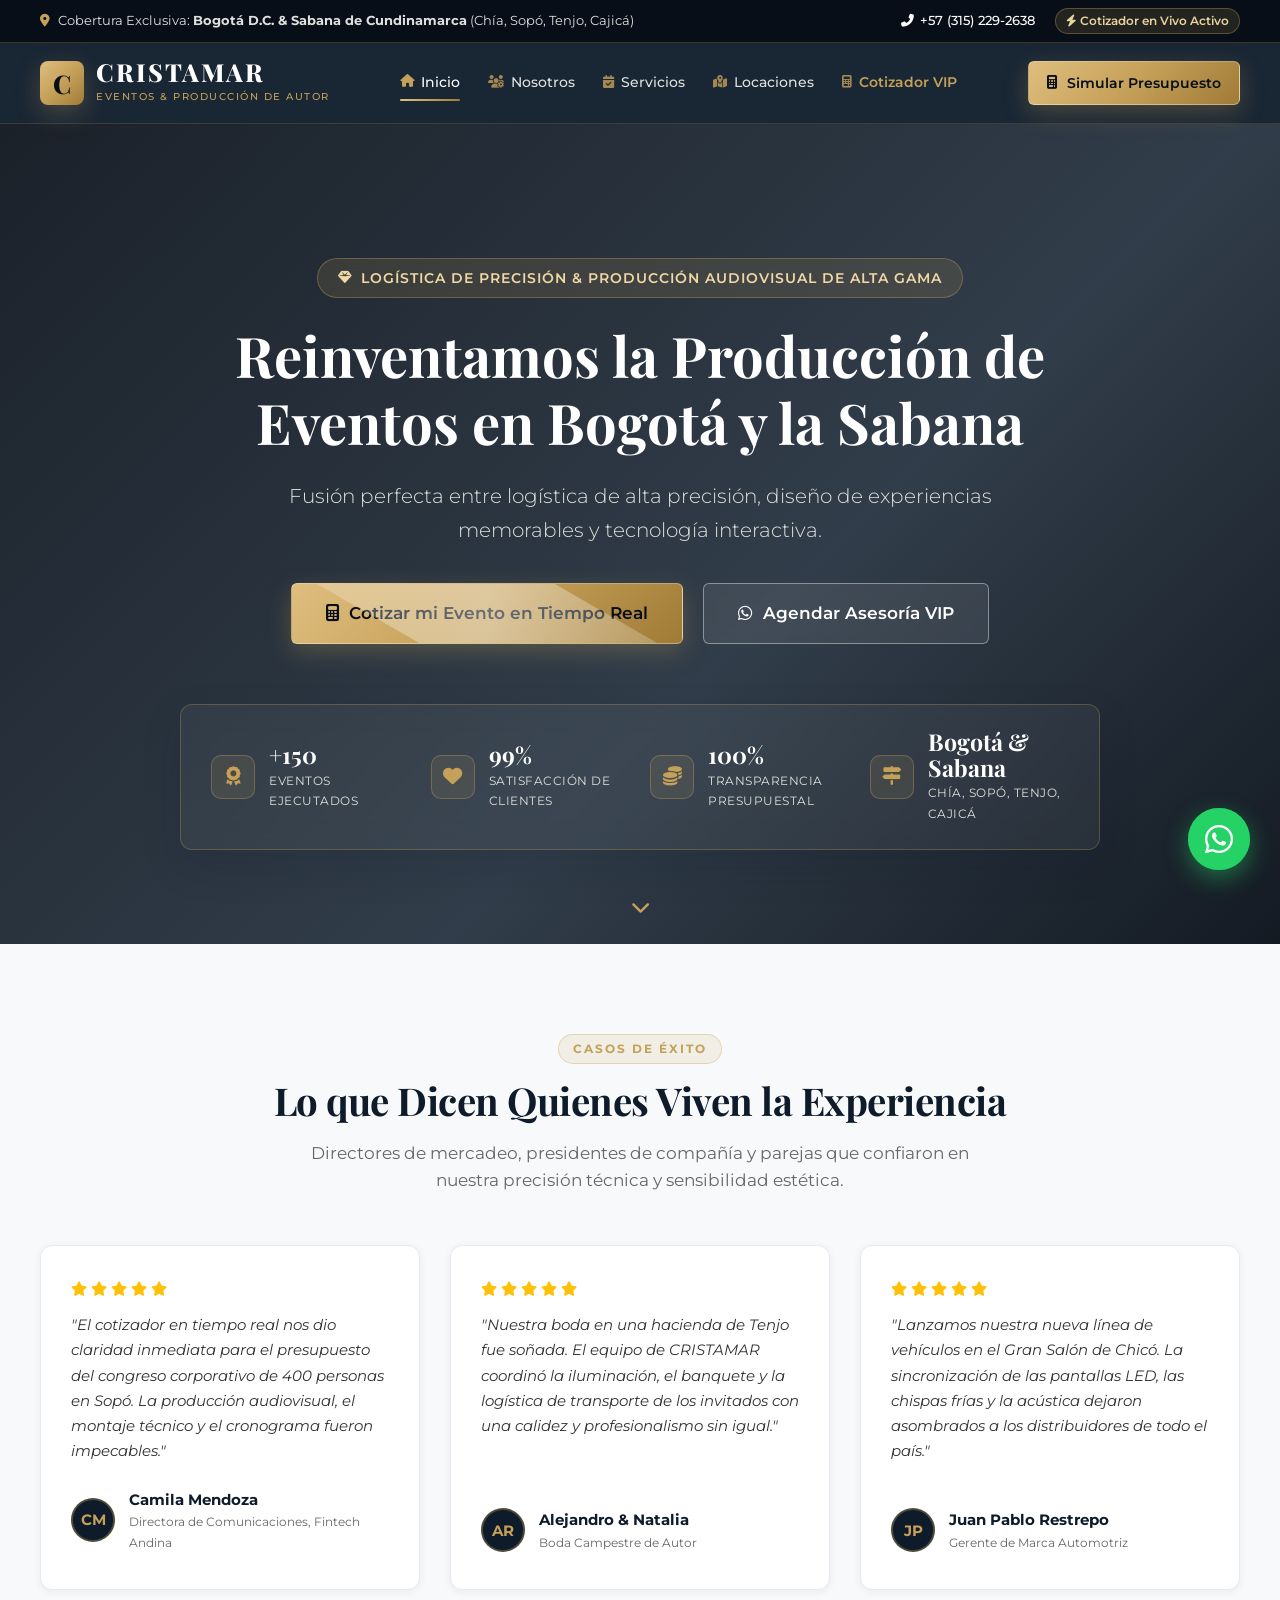
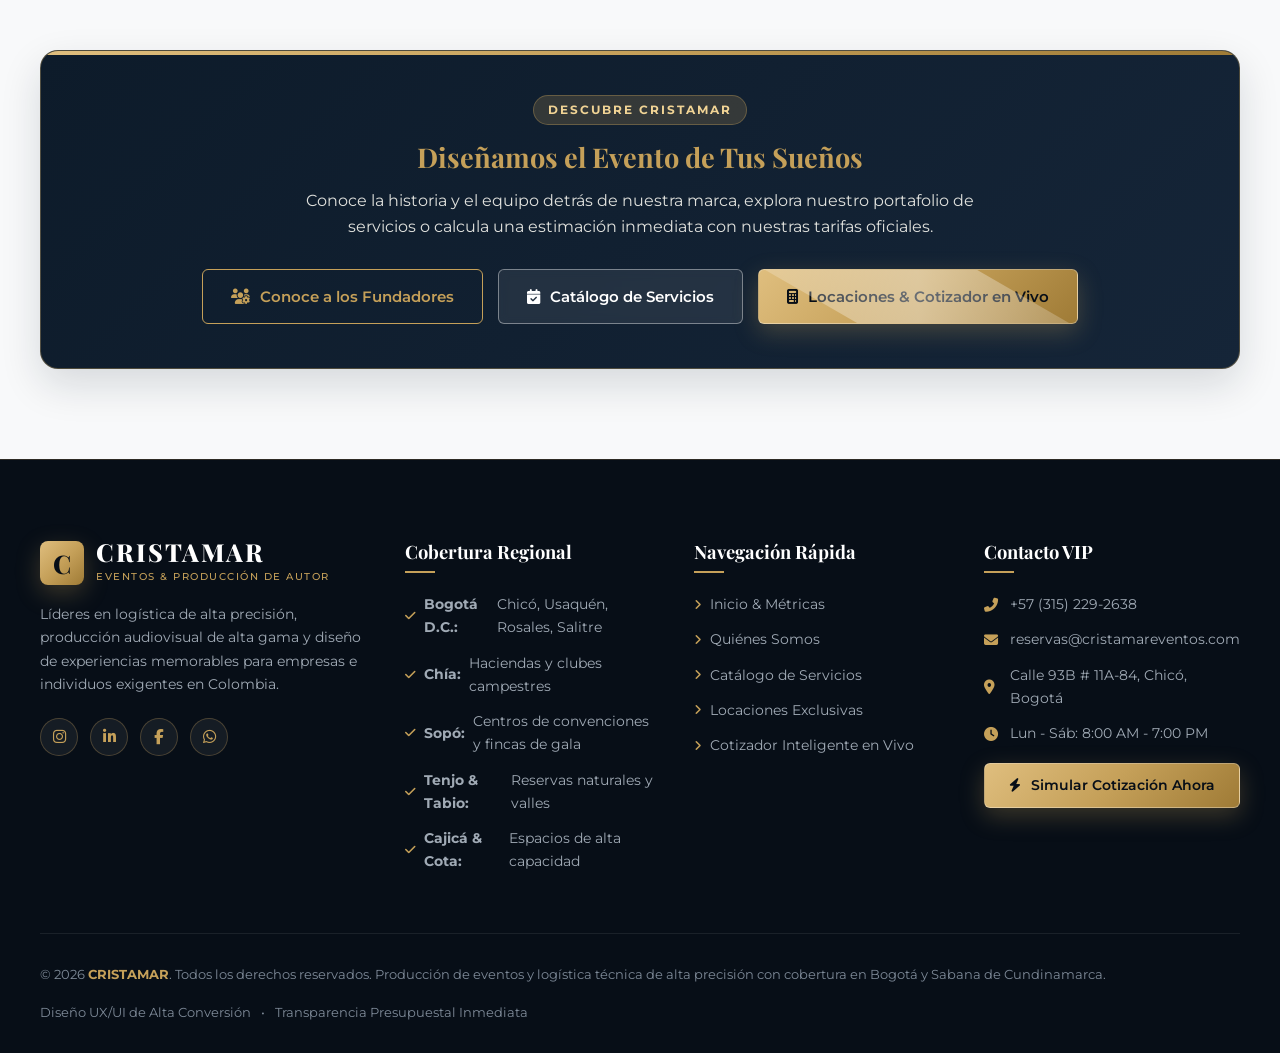
==== commit 42886819: "4 vistas HTML con Lando" ====
--- a/index.html
+++ b/index.html
@@ -32,7 +32,7 @@
       </div>
       <div class="announcement-actions">
         <a href="tel:+573152292638" class="contact-quick-link"><i class="fas fa-phone-alt"></i> +57 (315) 229-2638</a>
-        <a href="#cotizador" class="top-badge-cta"><i class="fas fa-bolt"></i> Cotizador en Vivo Activo</a>
+        <a href="locaciones.html#cotizador" class="top-badge-cta"><i class="fas fa-bolt"></i> Cotizador en Vivo Activo</a>
       </div>
     </div>
   </div>
@@ -41,7 +41,7 @@
   <header class="site-header" id="header">
     <div class="container header-container">
       <!-- Brand Logo -->
-      <a href="#inicio" class="brand-logo" aria-label="CRISTAMAR Inicio">
+      <a href="index.html" class="brand-logo" aria-label="CRISTAMAR Inicio">
         <div class="logo-symbol">C</div>
         <div class="logo-text">
           <span class="logo-main">CRISTAMAR</span>
@@ -52,14 +52,14 @@
       <!-- Desktop Nav -->
       <nav class="main-nav" id="main-nav" aria-label="Navegación Principal">
         <ul class="nav-links">
-          <li><a href="#inicio" class="nav-link active"><i class="fas fa-home"></i> Inicio</a></li>
-          <li><a href="#nosotros" class="nav-link"><i class="fas fa-users-cog"></i> Nosotros</a></li>
-          <li><a href="#servicios" class="nav-link"><i class="fas fa-calendar-check"></i> Servicios</a></li>
-          <li><a href="#locaciones" class="nav-link"><i class="fas fa-map-marked-alt"></i> Locaciones</a></li>
-          <li><a href="#cotizador" class="nav-link nav-highlight"><i class="fas fa-calculator"></i> Cotizador VIP</a></li>
+          <li><a href="index.html" class="nav-link active"><i class="fas fa-home"></i> Inicio</a></li>
+          <li><a href="nosotros.html" class="nav-link"><i class="fas fa-users-cog"></i> Nosotros</a></li>
+          <li><a href="servicios.html" class="nav-link"><i class="fas fa-calendar-check"></i> Servicios</a></li>
+          <li><a href="locaciones.html" class="nav-link"><i class="fas fa-map-marked-alt"></i> Locaciones</a></li>
+          <li><a href="locaciones.html#cotizador" class="nav-link nav-highlight"><i class="fas fa-calculator"></i> Cotizador VIP</a></li>
         </ul>
         <div class="mobile-nav-cta">
-          <a href="#cotizador" class="btn btn-gold btn-block" id="btn-mobile-nav-quote">
+          <a href="locaciones.html#cotizador" class="btn btn-gold btn-block" id="btn-mobile-nav-quote">
             <i class="fas fa-calculator"></i> Simular Cotización en Vivo
           </a>
           <a href="tel:+573152292638" class="mobile-phone-link">
@@ -70,7 +70,7 @@
 
       <!-- Action Button & Mobile Burger -->
       <div class="header-actions">
-        <a href="#cotizador" class="btn btn-gold btn-sm d-none-mobile">
+        <a href="locaciones.html#cotizador" class="btn btn-gold btn-sm d-none-mobile">
           <i class="fas fa-calculator"></i> Simular Presupuesto
         </a>
         <button class="menu-toggle" id="menu-toggle" aria-label="Abrir Menú">
@@ -97,7 +97,7 @@
           Fusión perfecta entre logística de alta precisión, diseño de experiencias memorables y tecnología interactiva.
         </p>
         <div class="hero-actions">
-          <a href="#cotizador" class="btn btn-gold btn-lg btn-glow">
+          <a href="locaciones.html#cotizador" class="btn btn-gold btn-lg btn-glow">
             <i class="fas fa-calculator"></i> Cotizar mi Evento en Tiempo Real
           </a>
           <a href="https://wa.me/573152292638?text=Hola%20CRISTAMAR%2C%20deseo%20agendar%20una%20Asesor%C3%ADa%20VIP%20para%20un%20evento." target="_blank" rel="noopener noreferrer" class="btn btn-outline-white btn-lg" id="btn-hero-asesoria">
@@ -142,740 +142,12 @@
       </div>
       
       <!-- Scroll down indicator -->
-      <a href="#nosotros" class="scroll-down-indicator" aria-label="Desplazar hacia abajo">
+      <a href="#testimonios" class="scroll-down-indicator" aria-label="Desplazar hacia testimonios">
         <i class="fas fa-chevron-down"></i>
       </a>
     </section>
 
-    <!-- 2. NOSOTROS (#nosotros - Historia de Fundadores & Conmutador de Enfoque) -->
-    <section class="section section-nosotros" id="nosotros">
-      <div class="container">
-        
-        <!-- Tarjeta de Historia de los Fundadores: Marlon Romero y Sara Vargas -->
-        <div class="founders-story-card">
-          <div class="founders-badge">
-            <i class="fas fa-heart"></i> HISTORIA DE LOS FUNDADORES
-          </div>
-          <div class="founders-grid">
-            <div class="founders-monogram-col">
-              <div class="founders-monogram-badge">
-                <span class="monogram-letter">M</span>
-                <span class="monogram-amp">&amp;</span>
-                <span class="monogram-letter">S</span>
-              </div>
-              <div class="founders-meta">
-                <h3 class="founders-names">Marlon Romero &amp; Sara Vargas</h3>
-                <span class="founders-title">Fundadores &amp; Directores Generales</span>
-                <span class="founders-origin-tag"><i class="fas fa-ring"></i> Matrimonio &amp; Pasión por los Eventos</span>
-              </div>
-            </div>
-
-            <div class="founders-story-col">
-              <div class="founders-quote-mark"><i class="fas fa-quote-left"></i></div>
-              <p class="founders-story-text">
-                "CRISTAMAR nació del sueño y la complicidad de nuestro matrimonio. Creemos firmemente que cada celebración —desde una boda mágica en los valles de la Sabana hasta una cumbre corporativa de alto impacto en la capital— debe vivirse con autenticidad, calma absoluta y un estándar de producción impecable. Unimos nuestra devoción por el detalle estético con una logística meticulosa para que los anfitriones solo se dediquen a disfrutar y crear memorias eternas."
-              </p>
-              <div class="founders-values-tags">
-                <span class="val-tag"><i class="fas fa-check-circle"></i> Trato cercano de persona a persona</span>
-                <span class="val-tag"><i class="fas fa-check-circle"></i> Coordinación milimétrica</span>
-                <span class="val-tag"><i class="fas fa-check-circle"></i> Cobertura Bogotá &amp; Sabana</span>
-              </div>
-            </div>
-          </div>
-        </div>
-
-        <div class="section-header text-center mt-section-sub">
-          <span class="section-tag">NUESTRA METODOLOGÍA</span>
-          <h2 class="section-title">Producción de Autor con Distinción Estética</h2>
-          <p class="section-description">
-            No dejamos nada al azar. En CRISTAMAR adaptamos toda nuestra infraestructura técnica y artística a la naturaleza única de tu evento. Selecciona tu perfil y conoce nuestra propuesta a medida:
-          </p>
-        </div>
-
-        <!-- Conmutador de Enfoque (Interactive Focus Switcher) -->
-        <div class="focus-switcher-wrapper">
-          <div class="focus-switcher" role="tablist" aria-label="Selector de Enfoque">
-            <button class="focus-btn active" id="btn-focus-corp" role="tab" aria-selected="true" data-focus="corp">
-              <i class="fas fa-building"></i> Para Empresas / Corporativo
-            </button>
-            <button class="focus-btn" id="btn-focus-bodas" role="tab" aria-selected="false" data-focus="bodas">
-              <i class="fas fa-ring"></i> Para Parejas / Bodas &amp; Sociales
-            </button>
-          </div>
-        </div>
-
-        <!-- Dynamic Content Card -->
-        <div class="focus-content-display card-luxury" id="focus-display">
-          <!-- El contenido se actualiza dinámicamente mediante JS -->
-          <div class="focus-grid">
-            <div class="focus-text-col">
-              <div class="focus-badge-pill" id="focus-badge">ENFOQUE CORPORATIVO &amp; BTL</div>
-              <h3 class="focus-title" id="focus-title">Precisión Cronometrada al Segundo &amp; Rider Técnico de Clase Mundial</h3>
-              <p class="focus-desc" id="focus-desc">
-                Entendemos que la reputación de tu marca está en juego. Gestionamos convenciones, cumbres empresariales, activaciones de marca y lanzamientos de producto con protocolos de contingencia redundant (doble fuente de poder, sonido en array estéreo y dirección de cámaras HD multicanal).
-              </p>
-              
-              <div class="focus-pillars" id="focus-pillars">
-                <div class="pillar-item">
-                  <div class="pillar-icon"><i class="fas fa-stopwatch"></i></div>
-                  <div>
-                    <h4>Rigor de Escala Minuto a Minuto</h4>
-                    <p>Coordinación de oradores, iluminación protocolaria y señalización visual sin retrasos.</p>
-                  </div>
-                </div>
-                <div class="pillar-item">
-                  <div class="pillar-icon"><i class="fas fa-network-wired"></i></div>
-                  <div>
-                    <h4>Infraestructura Audiovisual Pro</h4>
-                    <p>Pantallas LED micro-pitch, microfonía Shure inalámbrica y streaming simultáneo sin latencia.</p>
-                  </div>
-                </div>
-                <div class="pillar-item">
-                  <div class="pillar-icon"><i class="fas fa-file-contract"></i></div>
-                  <div>
-                    <h4>Gestión BTL de Alto Impacto</h4>
-                    <p>Experiencias inmersivas que cautivan a tus clientes corporativos y stakeholders.</p>
-                  </div>
-                </div>
-              </div>
-
-              <div class="focus-cta-box">
-                <a href="#cotizador" class="btn btn-gold" id="focus-cta-btn">
-                  <i class="fas fa-calculator"></i> Cotizar Producción Corporativa
-                </a>
-                <span class="focus-stat-highlight" id="focus-stat">
-                  <strong>+80</strong> Marcas Líderes Confían en Nosotros
-                </span>
-              </div>
-            </div>
-
-            <div class="focus-media-col">
-              <div class="focus-image-wrapper">
-                <img src="https://images.unsplash.com/photo-1511578314322-379afb476865?auto=format&fit=crop&w=1000&q=80" alt="Producción Corporativa CRISTAMAR" class="focus-img" id="focus-img">
-                <div class="focus-floating-badge" id="focus-floating-badge">
-                  <i class="fas fa-shield-alt"></i>
-                  <span>Cero margen de error logístico</span>
-                </div>
-              </div>
-            </div>
-          </div>
-        </div>
-      </div>
-    </section>
-
-    <!-- 3. SERVICIOS (#servicios - Filtro Interactivo de Servicios) -->
-    <section class="section section-servicios bg-light" id="servicios">
-      <div class="container">
-        <div class="section-header text-center">
-          <span class="section-tag">CATÁLOGO DE PRODUCCIÓN</span>
-          <h2 class="section-title">Servicios Diseñados para Trascender</h2>
-          <p class="section-description">
-            Filtra nuestra cartera de servicios especializados y añade instantáneamente el concepto deseado a tu cotización interactiva.
-          </p>
-        </div>
-
-        <!-- Filtros de Servicios -->
-        <div class="filter-bar" role="group" aria-label="Filtro de Servicios">
-          <button class="filter-btn active" data-filter="all">
-            <i class="fas fa-th-large"></i> Todos los Servicios
-          </button>
-          <button class="filter-btn" data-filter="corporativo">
-            <i class="fas fa-briefcase"></i> Corporativo &amp; BTL
-          </button>
-          <button class="filter-btn" data-filter="bodas">
-            <i class="fas fa-glass-cheers"></i> Bodas &amp; Sociales
-          </button>
-          <button class="filter-btn" data-filter="tecnica">
-            <i class="fas fa-sliders-h"></i> Producción Técnica
-          </button>
-        </div>
-
-        <!-- Grid de Tarjetas de Servicios -->
-        <div class="services-grid" id="services-container">
-          
-          <!-- Card 1: Corporativo -->
-          <article class="service-card" data-category="corporativo">
-            <div class="service-image-box">
-              <img src="https://images.unsplash.com/photo-1540575467063-178a50c2df87?auto=format&fit=crop&w=800&q=80" alt="Congresos y Cumbres Corporativas">
-              <span class="card-badge badge-corp">Corporativo &amp; BTL</span>
-            </div>
-            <div class="service-body">
-              <h3 class="service-name">Cumbres &amp; Congresos Corporativos</h3>
-              <p class="service-summary">
-                Organización integral para convenciones y asambleas en hoteles y auditorios de Bogotá o centros de eventos en la Sabana.
-              </p>
-              <ul class="service-bullets">
-                <li><i class="fas fa-check-circle"></i> Pantallas LED p2.6 y sonido Line Array</li>
-                <li><i class="fas fa-check-circle"></i> Registro biométrico y acreditación ágil</li>
-                <li><i class="fas fa-check-circle"></i> Coffee breaks ejecutivos y almuerzos de gala</li>
-              </ul>
-              <div class="service-footer">
-                <span class="service-price-hint">Desde $75.000 / asistente</span>
-                <button class="btn btn-outline-gold btn-sm btn-add-quote" data-category="corporativo" data-service-title="Congresos Corporativos">
-                  <i class="fas fa-plus-circle"></i> Agregar a Cotización
-                </button>
-              </div>
-            </div>
-          </article>
-
-          <!-- Card 2: BTL -->
-          <article class="service-card" data-category="corporativo">
-            <div class="service-image-box">
-              <img src="https://images.unsplash.com/photo-1492684223066-81342ee5ff30?auto=format&fit=crop&w=800&q=80" alt="Lanzamientos de Marca y BTL">
-              <span class="card-badge badge-corp">Corporativo &amp; BTL</span>
-            </div>
-            <div class="service-body">
-              <h3 class="service-name">Lanzamientos de Marca &amp; BTL</h3>
-              <p class="service-summary">
-                Impacto sensorial con escenografías futuristas, videomapping arquitectónico y dinámicas inmersivas para clientes y prensa.
-              </p>
-              <ul class="service-bullets">
-                <li><i class="fas fa-check-circle"></i> Efectos especiales (Cryo jets, chispas frías)</li>
-                <li><i class="fas fa-check-circle"></i> Estaciones interactivas fotográficas</li>
-                <li><i class="fas fa-check-circle"></i> Personal de protocolo bilingüe</li>
-              </ul>
-              <div class="service-footer">
-                <span class="service-price-hint">Personalización Total</span>
-                <button class="btn btn-outline-gold btn-sm btn-add-quote" data-category="corporativo" data-service-title="Lanzamientos BTL">
-                  <i class="fas fa-plus-circle"></i> Agregar a Cotización
-                </button>
-              </div>
-            </div>
-          </article>
-
-          <!-- Card 3: Bodas de Autor -->
-          <article class="service-card" data-category="bodas">
-            <div class="service-image-box">
-              <img src="https://images.unsplash.com/photo-1519741497674-611481863552?auto=format&fit=crop&w=800&q=80" alt="Bodas de Autor en la Sabana">
-              <span class="card-badge badge-wedding">Bodas &amp; Sociales</span>
-            </div>
-            <div class="service-body">
-              <h3 class="service-name">Bodas de Autor Campestres</h3>
-              <p class="service-summary">
-                Celebraciones inolvidables en las haciendas más icónicas de Chía, Sopó y Tenjo, con curaduría floral y banquete de autor.
-              </p>
-              <ul class="service-bullets">
-                <li><i class="fas fa-check-circle"></i> Wedding Planner senior dedicado</li>
-                <li><i class="fas fa-check-circle"></i> Carpas transparentes y cielo estrellado LED</li>
-                <li><i class="fas fa-check-circle"></i> Menú de 3 o 4 tiempos maridado</li>
-              </ul>
-              <div class="service-footer">
-                <span class="service-price-hint">Desde $120.000 / invitado</span>
-                <button class="btn btn-outline-gold btn-sm btn-add-quote" data-category="boda" data-service-title="Bodas de Autor">
-                  <i class="fas fa-plus-circle"></i> Agregar a Cotización
-                </button>
-              </div>
-            </div>
-          </article>
-
-          <!-- Card 4: Sociales & 15 Años -->
-          <article class="service-card" data-category="bodas">
-            <div class="service-image-box">
-              <img src="https://images.unsplash.com/photo-1516450360452-9312f5e86fc7?auto=format&fit=crop&w=800&q=80" alt="Fiestas Sociales y Quince Años">
-              <span class="card-badge badge-wedding">Bodas &amp; Sociales</span>
-            </div>
-            <div class="service-body">
-              <h3 class="service-name">Fiestas Sociales &amp; 15 Años VIP</h3>
-              <p class="service-summary">
-                Aniversarios, galas privadas y 15 años temáticos de vanguardia con montaje de discoteca de lujo y shows artísticos.
-              </p>
-              <ul class="service-bullets">
-                <li><i class="fas fa-check-circle"></i> DJ profesional de renombre y VJ en vivo</li>
-                <li><i class="fas fa-check-circle"></i> Pista de baile infinita de cristal templado</li>
-                <li><i class="fas fa-check-circle"></i> Coctelería de autor y barra libre premium</li>
-              </ul>
-              <div class="service-footer">
-                <span class="service-price-hint">Desde $90.000 / invitado</span>
-                <button class="btn btn-outline-gold btn-sm btn-add-quote" data-category="social" data-service-title="Fiestas Sociales VIP">
-                  <i class="fas fa-plus-circle"></i> Agregar a Cotización
-                </button>
-              </div>
-            </div>
-          </article>
-
-          <!-- Card 5: Producción Técnica -->
-          <article class="service-card" data-category="tecnica">
-            <div class="service-image-box">
-              <img src="https://images.unsplash.com/photo-1470225620780-dba8ba36b745?auto=format&fit=crop&w=800&q=80" alt="Iluminación y Sonido Line Array">
-              <span class="card-badge badge-tech">Producción Técnica</span>
-            </div>
-            <div class="service-body">
-              <h3 class="service-name">Iluminación Robótica &amp; Sonido Line Array</h3>
-              <p class="service-summary">
-                Equipos de estándar internacional para recintos cerrados o espacios abiertos con ecualización de precisión acústica.
-              </p>
-              <ul class="service-bullets">
-                <li><i class="fas fa-check-circle"></i> Cabezas móviles beam/spot y wash de alta potencia</li>
-                <li><i class="fas fa-check-circle"></i> Microfonía inalámbrica con receptor digital</li>
-                <li><i class="fas fa-check-circle"></i> Especialistas de audio y diseñadores de luces en consola</li>
-              </ul>
-              <div class="service-footer">
-                <span class="service-price-hint">Paquete Pro $1.200.000 COP</span>
-                <button class="btn btn-outline-gold btn-sm btn-add-quote" data-category="tecnica" data-addon="audiovisual" data-service-title="Iluminación & Sonido Pro">
-                  <i class="fas fa-plus-circle"></i> Agregar a Cotización
-                </button>
-              </div>
-            </div>
-          </article>
-
-          <!-- Card 6: Escenografía y Domos -->
-          <article class="service-card" data-category="tecnica">
-            <div class="service-image-box">
-              <img src="https://images.unsplash.com/photo-1464366400600-7168b8af9bc3?auto=format&fit=crop&w=800&q=80" alt="Estructuras Truss y Escenografía">
-              <span class="card-badge badge-tech">Producción Técnica</span>
-            </div>
-            <div class="service-body">
-              <h3 class="service-name">Escenografía, Truss &amp; Domos Geodésicos</h3>
-              <p class="service-summary">
-                Estructuras en aluminio certificado, cerramientos transparentes, tarimas flotantes y mobiliario lounge de autor.
-              </p>
-              <ul class="service-bullets">
-                <li><i class="fas fa-check-circle"></i> Cálculos estructurales y anclajes seguros</li>
-                <li><i class="fas fa-check-circle"></i> Climatización para el frío de la Sabana</li>
-                <li><i class="fas fa-check-circle"></i> Renderizado 3D previo del montaje</li>
-              </ul>
-              <div class="service-footer">
-                <span class="service-price-hint">Cotización Modular</span>
-                <button class="btn btn-outline-gold btn-sm btn-add-quote" data-category="tecnica" data-addon="decor" data-service-title="Escenografía Temática">
-                  <i class="fas fa-plus-circle"></i> Agregar a Cotización
-                </button>
-              </div>
-            </div>
-          </article>
-
-        </div>
-      </div>
-    </section>
-
-    <!-- 4. LOCACIONES (#locaciones - Buscador y Filtro por Zona) -->
-    <section class="section section-locaciones" id="locaciones">
-      <div class="container">
-        <div class="section-header text-center">
-          <span class="section-tag">ESCENARIOS DE ALTO IMPACTO</span>
-          <h2 class="section-title">Locaciones Exclusivas en Bogotá &amp; la Sabana</h2>
-          <p class="section-description">
-            Contamos con alianzas preferenciales en las mejores haciendas campestres y salones de lujo metropolitanos. Selecciona un espacio para cargarlo automáticamente en tu cotizador.
-          </p>
-        </div>
-
-        <!-- Filtro por Zona -->
-        <div class="filter-bar" role="group" aria-label="Filtro de Locaciones por Zona">
-          <button class="loc-filter-btn active" data-zone="all">
-            <i class="fas fa-globe-americas"></i> Todas las Zonas
-          </button>
-          <button class="loc-filter-btn" data-zone="sabana">
-            <i class="fas fa-tree"></i> Sabana (Chía, Sopó, Tenjo, Cajicá)
-          </button>
-          <button class="loc-filter-btn" data-zone="bogota">
-            <i class="fas fa-city"></i> Bogotá VIP (Chicó, Usaquén, Rosales)
-          </button>
-        </div>
-
-        <!-- Grid de Locaciones -->
-        <div class="locations-grid" id="locations-container">
-
-          <!-- Locación 1: Sabana (Sopó) -->
-          <div class="location-card" data-zone="sabana">
-            <div class="location-img-wrap">
-              <img src="https://images.unsplash.com/photo-1544984243-ec57ea16fe25?auto=format&fit=crop&w=800&q=80" alt="Hacienda Colonial Sopó">
-              <div class="location-zone-tag tag-sabana">
-                <i class="fas fa-leaf"></i> Sabana - Sopó
-              </div>
-              <div class="location-capacity">
-                <i class="fas fa-users"></i> Hasta 500 personas
-              </div>
-            </div>
-            <div class="location-content">
-              <h3 class="location-name">Hacienda Colonial San Agustín</h3>
-              <p class="location-desc">
-                Arquitectura histórica rodeada de jardines franceses centenarios, lago privado, capilla consagrada y helipuerto para arribos VIP.
-              </p>
-              <div class="location-perks">
-                <span><i class="fas fa-check"></i> Parqueadero 200 autos</span>
-                <span><i class="fas fa-check"></i> Jardines iluminados</span>
-                <span><i class="fas fa-check"></i> Suite nupcial</span>
-              </div>
-              <button class="btn btn-outline-gold btn-block btn-select-location" data-zone="sabana" data-location-name="Hacienda Colonial San Agustín (Sopó)">
-                <i class="fas fa-calculator"></i> Cotizar en esta Locación
-              </button>
-            </div>
-          </div>
-
-          <!-- Locación 2: Sabana (Chía) -->
-          <div class="location-card" data-zone="sabana">
-            <div class="location-img-wrap">
-              <img src="https://images.unsplash.com/photo-1519167758481-83f550bb49b3?auto=format&fit=crop&w=800&q=80" alt="Domo Campestre de Cristal Chía">
-              <div class="location-zone-tag tag-sabana">
-                <i class="fas fa-leaf"></i> Sabana - Chía
-              </div>
-              <div class="location-capacity">
-                <i class="fas fa-users"></i> Hasta 350 personas
-              </div>
-            </div>
-            <div class="location-content">
-              <h3 class="location-name">Palacio de Cristal Los Cerros</h3>
-              <p class="location-desc">
-                Estructura de arquitectura bioclimática de cristal templado con vista panorámica 360° al valle y calefacción integral por piso radiante.
-              </p>
-              <div class="location-perks">
-                <span><i class="fas fa-check"></i> Vista a la cordillera</span>
-                <span><i class="fas fa-check"></i> Acústica controlada</span>
-                <span><i class="fas fa-check"></i> Acceso autopista norte</span>
-              </div>
-              <button class="btn btn-outline-gold btn-block btn-select-location" data-zone="sabana" data-location-name="Palacio de Cristal Los Cerros (Chía)">
-                <i class="fas fa-calculator"></i> Cotizar en esta Locación
-              </button>
-            </div>
-          </div>
-
-          <!-- Locación 3: Sabana (Tenjo) -->
-          <div class="location-card" data-zone="sabana">
-            <div class="location-img-wrap">
-              <img src="https://images.unsplash.com/photo-1566073771259-6a8506099945?auto=format&fit=crop&w=800&q=80" alt="Reserva Campestre Tenjo">
-              <div class="location-zone-tag tag-sabana">
-                <i class="fas fa-leaf"></i> Sabana - Tenjo
-              </div>
-              <div class="location-capacity">
-                <i class="fas fa-users"></i> Hasta 700 personas
-              </div>
-            </div>
-            <div class="location-content">
-              <h3 class="location-name">Reserva Campestre El Molino</h3>
-              <p class="location-desc">
-                Extensión campestre de 5 hectáreas ideal para festivales corporativos, bodas de gran formato y activaciones de marca al aire libre.
-              </p>
-              <div class="location-perks">
-                <span><i class="fas fa-check"></i> Área para carpas gigantes</span>
-                <span><i class="fas fa-check"></i> Bosque de eucaliptos</span>
-                <span><i class="fas fa-check"></i> Planta eléctrica propia</span>
-              </div>
-              <button class="btn btn-outline-gold btn-block btn-select-location" data-zone="sabana" data-location-name="Reserva Campestre El Molino (Tenjo)">
-                <i class="fas fa-calculator"></i> Cotizar en esta Locación
-              </button>
-            </div>
-          </div>
-
-          <!-- Locación 4: Bogotá (Chicó) -->
-          <div class="location-card" data-zone="bogota">
-            <div class="location-img-wrap">
-              <img src="https://images.unsplash.com/photo-1517457373958-b7bdd4587205?auto=format&fit=crop&w=800&q=80" alt="Gran Salón Metropolitano Chicó">
-              <div class="location-zone-tag tag-bogota">
-                <i class="fas fa-building"></i> Bogotá VIP - Chicó
-              </div>
-              <div class="location-capacity">
-                <i class="fas fa-users"></i> Hasta 600 personas
-              </div>
-            </div>
-            <div class="location-content">
-              <h3 class="location-name">Gran Salón Real Chicó</h3>
-              <p class="location-desc">
-                Salón metropolitano con páneles insonorizados, techos de 7 metros para rigging técnico, foyer para cóctel y ubicación hotelera estratégica.
-              </p>
-              <div class="location-perks">
-                <span><i class="fas fa-check"></i> Truss motorizado interno</span>
-                <span><i class="fas fa-check"></i> Conexión con hotel 5★</span>
-                <span><i class="fas fa-check"></i> Valet parking VIP</span>
-              </div>
-              <button class="btn btn-outline-gold btn-block btn-select-location" data-zone="bogota" data-location-name="Gran Salón Real Chicó (Bogotá)">
-                <i class="fas fa-calculator"></i> Cotizar en esta Locación
-              </button>
-            </div>
-          </div>
-
-          <!-- Locación 5: Bogotá (Usaquén) -->
-          <div class="location-card" data-zone="bogota">
-            <div class="location-img-wrap">
-              <img src="https://images.unsplash.com/photo-1578683010236-d716f9a3f461?auto=format&fit=crop&w=800&q=80" alt="Rooftop & Terraza Usaquén">
-              <div class="location-zone-tag tag-bogota">
-                <i class="fas fa-building"></i> Bogotá VIP - Usaquén
-              </div>
-              <div class="location-capacity">
-                <i class="fas fa-users"></i> Hasta 250 personas
-              </div>
-            </div>
-            <div class="location-content">
-              <h3 class="location-name">Rooftop Glasshouse Usaquén</h3>
-              <p class="location-desc">
-                Terraza climatizada en el piso 18 con vista al skyline de la capital, ambiente cosmopolita y barra iluminada para cócteles y BTL.
-              </p>
-              <div class="location-perks">
-                <span><i class="fas fa-check"></i> Vista panorámica de Bogotá</span>
-                <span><i class="fas fa-check"></i> Techo corredizo retráctil</span>
-                <span><i class="fas fa-check"></i> Seguridad privada 24/7</span>
-              </div>
-              <button class="btn btn-outline-gold btn-block btn-select-location" data-zone="bogota" data-location-name="Rooftop Glasshouse (Usaquén)">
-                <i class="fas fa-calculator"></i> Cotizar en esta Locación
-              </button>
-            </div>
-          </div>
-
-          <!-- Locación 6: Sabana (Cajicá) -->
-          <div class="location-card" data-zone="sabana">
-            <div class="location-img-wrap">
-              <img src="https://images.unsplash.com/photo-1520854221256-17451cc331bf?auto=format&fit=crop&w=800&q=80" alt="Hacienda Santa Bárbara Cajicá">
-              <div class="location-zone-tag tag-sabana">
-                <i class="fas fa-leaf"></i> Sabana - Cajicá
-              </div>
-              <div class="location-capacity">
-                <i class="fas fa-users"></i> Hasta 400 personas
-              </div>
-            </div>
-            <div class="location-content">
-              <h3 class="location-name">Hacienda Rincón Campestre Cajicá</h3>
-              <p class="location-desc">
-                Entorno natural con árboles nativos, caballerizas convertidas en salón lounge rústico-chic y senderos adoquinados para bodas campestres.
-              </p>
-              <div class="location-perks">
-                <span><i class="fas fa-check"></i> Salón de eventos climatizado</span>
-                <span><i class="fas fa-check"></i> Jardín ceremonial</span>
-                <span><i class="fas fa-check"></i> Facilidad de acceso por variante</span>
-              </div>
-              <button class="btn btn-outline-gold btn-block btn-select-location" data-zone="sabana" data-location-name="Hacienda Rincón Campestre (Cajicá)">
-                <i class="fas fa-calculator"></i> Cotizar en esta Locación
-              </button>
-            </div>
-          </div>
-
-        </div>
-      </div>
-    </section>
-
-    <!-- 5. COTIZADOR INTELIGENTE EN TIEMPO REAL (#cotizador) -->
-    <section class="section section-cotizador" id="cotizador">
-      <div class="container">
-        
-        <div class="section-header text-center text-white">
-          <div class="section-tag tag-gold"><i class="fas fa-microchip"></i> SIMULADOR PRESUPUESTAL 2026</div>
-          <h2 class="section-title text-white">Cotizador Inteligente en Tiempo Real</h2>
-          <p class="section-description text-light">
-            Transparencia total e inmediata. Modifica los parámetros a continuación y observa el desglose financiero actualizado al segundo con tarifas oficiales para Bogotá y la Sabana.
-          </p>
-        </div>
-
-        <div class="cotizador-wrapper card-cotizador">
-          
-          <div class="cotizador-grid">
-            
-            <!-- Columna Izquierda: Parámetros y Formulario -->
-            <div class="cotizador-form-col">
-              
-              <div class="form-section-title">
-                <span class="step-num">1</span>
-                <h3>Configuración del Evento</h3>
-              </div>
-
-              <!-- Tipo de Evento -->
-              <div class="form-group">
-                <label for="event-type" class="form-label">
-                  <i class="fas fa-glass-cheers"></i> Tipo de Evento
-                </label>
-                <div class="custom-select-wrapper">
-                  <select id="event-type" class="form-control form-select">
-                    <option value="corporativo" data-base="75000" selected>Corporativo / BTL / Congreso ($75.000 COP / persona)</option>
-                    <option value="boda" data-base="120000">Boda de Autor Campestre ($120.000 COP / persona)</option>
-                    <option value="social" data-base="90000">Fiesta Social VIP / 15 Años ($90.000 COP / persona)</option>
-                  </select>
-                </div>
-              </div>
-
-              <!-- Número de Invitados (Slider + Input) -->
-              <div class="form-group">
-                <div class="guest-label-wrapper">
-                  <label for="guests-count" class="form-label">
-                    <i class="fas fa-users"></i> Cantidad Estimada de Invitados
-                  </label>
-                  <div class="guest-counter-badge">
-                    <span id="guests-display">100</span> personas
-                  </div>
-                </div>
-                <div class="guest-slider-box">
-                  <input type="range" id="guests-range" class="form-range" min="20" max="1000" step="5" value="100">
-                  <div class="slider-marks">
-                    <span>20 min</span>
-                    <span>250</span>
-                    <span>500</span>
-                    <span>750</span>
-                    <span>1.000 max</span>
-                  </div>
-                </div>
-                <div class="guest-direct-input-wrap">
-                  <label for="guests-count" class="sub-label">Ajuste numérico exacto:</label>
-                  <input type="number" id="guests-count" class="form-control form-input-number" min="20" max="1000" value="100">
-                </div>
-              </div>
-
-              <!-- Ubicación del Evento -->
-              <div class="form-group">
-                <label for="location-zone" class="form-label">
-                  <i class="fas fa-map-marked-alt"></i> Ubicación del Evento
-                </label>
-                <div class="custom-select-wrapper">
-                  <select id="location-zone" class="form-control form-select">
-                    <option value="sabana" selected>Hacienda en la Sabana (Chía, Sopó, Tenjo, Cajicá) [+ $12.000 / persona]</option>
-                    <option value="bogota">Salón / Hotel VIP en Bogotá (Chicó, Usaquén) [Tarifa Base Estándar]</option>
-                  </select>
-                </div>
-                <!-- Notificación de Locación Seleccionada si proviene de la sección Locaciones -->
-                <div class="location-preselected-alert d-none" id="loc-selected-alert">
-                  <i class="fas fa-check-circle"></i> Locación vinculada: <strong id="loc-selected-name">Hacienda San Agustín</strong>
-                  <button type="button" class="btn-clear-loc" id="btn-clear-loc" title="Quitar selección específica">&times;</button>
-                </div>
-              </div>
-
-              <div class="form-section-title mt-4">
-                <span class="step-num">2</span>
-                <h3>Servicios Adicionales de Producción</h3>
-              </div>
-
-              <!-- Checkboxes de Adicionales -->
-              <div class="addons-list">
-                
-                <!-- Catering VIP -->
-                <label class="addon-card" for="check-catering">
-                  <input type="checkbox" id="check-catering" class="addon-checkbox" checked>
-                  <div class="addon-indicator">
-                    <i class="fas fa-check"></i>
-                  </div>
-                  <div class="addon-content">
-                    <div class="addon-header">
-                      <span class="addon-title"><i class="fas fa-utensils"></i> Banquetes &amp; Catering VIP</span>
-                      <span class="addon-price">+ $28.000 / persona</span>
-                    </div>
-                    <p class="addon-desc">Menú gourmet de autor (3 tiempos), estación de cóctel de bienvenida, servicio de meseros y vajilla de gala.</p>
-                  </div>
-                </label>
-
-                <!-- Iluminación & Sonido -->
-                <label class="addon-card" for="check-audiovisual">
-                  <input type="checkbox" id="check-audiovisual" class="addon-checkbox" checked>
-                  <div class="addon-indicator">
-                    <i class="fas fa-check"></i>
-                  </div>
-                  <div class="addon-content">
-                    <div class="addon-header">
-                      <span class="addon-title"><i class="fas fa-volume-up"></i> Iluminación &amp; Sonido Profesional</span>
-                      <span class="addon-price">+ $1.200.000 fijo</span>
-                    </div>
-                    <p class="addon-desc">Sonido Line Array, microfonía inalámbrica, iluminación robótica DMX computarizada y consola digital con operador.</p>
-                  </div>
-                </label>
-
-                <!-- Decoración & Escenografía -->
-                <label class="addon-card" for="check-decor">
-                  <input type="checkbox" id="check-decor" class="addon-checkbox">
-                  <div class="addon-indicator">
-                    <i class="fas fa-check"></i>
-                  </div>
-                  <div class="addon-content">
-                    <div class="addon-header">
-                      <span class="addon-title"><i class="fas fa-gem"></i> Decoración &amp; Escenografía Temática</span>
-                      <span class="addon-price">+ $20.000 / persona</span>
-                    </div>
-                    <p class="addon-desc">Diseño floral integral de temporada, centros de mesa de lujo, caminos de mesa, mobiliario estilizado y photocall temático.</p>
-                  </div>
-                </label>
-
-              </div>
-
-            </div>
-
-            <!-- Columna Derecha: Recuadro de Resultado en Tiempo Real (Live Receipt) -->
-            <div class="cotizador-summary-col">
-              <div class="receipt-card">
-                <div class="receipt-header">
-                  <div class="receipt-brand">
-                    <i class="fas fa-receipt"></i> CRISTAMAR <span>ESTIMADO OFICIAL</span>
-                  </div>
-                  <span class="receipt-status-badge"><i class="fas fa-sync-alt fa-spin"></i> En Tiempo Real</span>
-                </div>
-
-                <div class="receipt-divider"></div>
-
-                <!-- Resumen de Parámetros -->
-                <div class="receipt-parameters-overview">
-                  <div class="param-row">
-                    <span class="param-label"><i class="fas fa-tag"></i> Tipo:</span>
-                    <strong class="param-value" id="summary-event-type">Corporativo / BTL</strong>
-                  </div>
-                  <div class="param-row">
-                    <span class="param-label"><i class="fas fa-user-friends"></i> Asistentes:</span>
-                    <strong class="param-value" id="summary-guests">100 personas</strong>
-                  </div>
-                  <div class="param-row">
-                    <span class="param-label"><i class="fas fa-map-marker-alt"></i> Zona:</span>
-                    <strong class="param-value" id="summary-location">Hacienda en la Sabana</strong>
-                  </div>
-                </div>
-
-                <div class="receipt-divider"></div>
-
-                <!-- Desglose Financiero -->
-                <div class="receipt-breakdown">
-                  <h4 class="breakdown-title">Desglose Preliminar de Costos:</h4>
-                  
-                  <div class="breakdown-item" id="breakdown-base-row">
-                    <span class="item-name" id="breakdown-base-name">Producción Base (100 personas × $75.000):</span>
-                    <span class="item-value" id="breakdown-base-val">$7.500.000 COP</span>
-                  </div>
-
-                  <div class="breakdown-item" id="breakdown-zone-row">
-                    <span class="item-name" id="breakdown-zone-name">Logística Sabana (100 personas × $12.000):</span>
-                    <span class="item-value" id="breakdown-zone-val">$1.200.000 COP</span>
-                  </div>
-
-                  <div class="breakdown-item" id="breakdown-catering-row">
-                    <span class="item-name" id="breakdown-catering-name">Catering VIP (100 personas × $28.000):</span>
-                    <span class="item-value" id="breakdown-catering-val">$2.800.000 COP</span>
-                  </div>
-
-                  <div class="breakdown-item" id="breakdown-audio-row">
-                    <span class="item-name" id="breakdown-audio-name">Iluminación &amp; Sonido Pro (Fijo):</span>
-                    <span class="item-value" id="breakdown-audio-val">$1.200.000 COP</span>
-                  </div>
-
-                  <div class="breakdown-item d-none" id="breakdown-decor-row">
-                    <span class="item-name" id="breakdown-decor-name">Decoración Temática (100 personas × $20.000):</span>
-                    <span class="item-value" id="breakdown-decor-val">$2.000.000 COP</span>
-                  </div>
-                </div>
-
-                <div class="receipt-divider"></div>
-
-                <!-- Gran Total -->
-                <div class="receipt-total-box">
-                  <span class="total-label">Estimado Preliminar en COP:</span>
-                  <div class="total-amount" id="total-price-display">$12.700.000 COP</div>
-                  <div class="total-per-person">
-                    Aprox. <strong id="per-guest-display">$127.000 COP</strong> por persona
-                  </div>
-                </div>
-
-                <div class="receipt-legal-note">
-                  <i class="fas fa-info-circle"></i> Estimado transparente de referencia rápida. Incluye montaje, dirección técnica y logística base en la zona especificada.
-                </div>
-
-                <!-- Botón de Acción Directa WhatsApp -->
-                <a href="#" class="btn btn-whatsapp-quote btn-block" id="btn-whatsapp-quote" target="_blank" rel="noopener noreferrer">
-                  <i class="fab fa-whatsapp"></i> Reservar Cotización vía WhatsApp
-                </a>
-
-                <div class="trust-guarantees">
-                  <span><i class="fas fa-shield-alt"></i> Sin compromiso</span>
-                  <span><i class="fas fa-bolt"></i> Respuesta en < 15 min</span>
-                  <span><i class="fas fa-lock"></i> Datos protegidos</span>
-                </div>
-
-              </div>
-            </div>
-
-          </div>
-
-        </div>
-
-      </div>
-    </section>
-
-    <!-- 6. TESTIMONIOS Y CONFIANZA -->
+    <!-- 2. TESTIMONIOS Y CONFIANZA (#testimonios) -->
     <section class="section section-testimonios bg-light" id="testimonios">
       <div class="container">
         <div class="section-header text-center">
@@ -937,9 +209,31 @@
           </div>
 
         </div>
+
+        <!-- Banner de Navegación hacia las otras secciones -->
+        <div style="margin-top: 60px;">
+          <div class="card-luxury text-center" style="padding: 44px 24px; background: linear-gradient(135deg, #0D1B2A 0%, #152538 100%); border: 1px solid var(--color-border-gold); border-radius: var(--radius-lg); color: #FFFFFF;">
+            <span class="section-tag tag-gold" style="margin-bottom: 15px; display: inline-block;">DESCUBRE CRISTAMAR</span>
+            <h3 style="color: var(--color-accent); font-family: var(--font-serif); margin-bottom: 14px; font-size: 1.7rem;">Diseñamos el Evento de Tus Sueños</h3>
+            <p style="color: var(--color-text-light); max-width: 680px; margin: 0 auto 30px auto; line-height: 1.6;">
+              Conoce la historia y el equipo detrás de nuestra marca, explora nuestro portafolio de servicios o calcula una estimación inmediata con nuestras tarifas oficiales.
+            </p>
+            <div style="display: flex; gap: 15px; justify-content: center; flex-wrap: wrap;">
+              <a href="nosotros.html" class="btn btn-outline-gold">
+                <i class="fas fa-users-cog"></i> Conoce a los Fundadores
+              </a>
+              <a href="servicios.html" class="btn btn-outline-white">
+                <i class="fas fa-calendar-check"></i> Catálogo de Servicios
+              </a>
+              <a href="locaciones.html#cotizador" class="btn btn-gold btn-glow">
+                <i class="fas fa-calculator"></i> Locaciones &amp; Cotizador en Vivo
+              </a>
+            </div>
+          </div>
+        </div>
+
       </div>
     </section>
-
   </main>
 
   <!-- FOOTER -->
@@ -983,11 +277,11 @@
         <div class="footer-col">
           <h4 class="footer-heading">Navegación Rápida</h4>
           <ul class="footer-list">
-            <li><a href="#inicio"><i class="fas fa-angle-right"></i> Inicio &amp; Métricas</a></li>
-            <li><a href="#nosotros"><i class="fas fa-angle-right"></i> Enfoque Corporativo vs. Bodas</a></li>
-            <li><a href="#servicios"><i class="fas fa-angle-right"></i> Servicios de Producción</a></li>
-            <li><a href="#locaciones"><i class="fas fa-angle-right"></i> Locaciones Exclusivas</a></li>
-            <li><a href="#cotizador"><i class="fas fa-angle-right"></i> Cotizador Inteligente en Vivo</a></li>
+            <li><a href="index.html"><i class="fas fa-angle-right"></i> Inicio &amp; Métricas</a></li>
+            <li><a href="nosotros.html"><i class="fas fa-angle-right"></i> Quiénes Somos</a></li>
+            <li><a href="servicios.html"><i class="fas fa-angle-right"></i> Catálogo de Servicios</a></li>
+            <li><a href="locaciones.html"><i class="fas fa-angle-right"></i> Locaciones Exclusivas</a></li>
+            <li><a href="locaciones.html#cotizador"><i class="fas fa-angle-right"></i> Cotizador Inteligente en Vivo</a></li>
           </ul>
         </div>
 
@@ -999,7 +293,7 @@
           <p><i class="fas fa-map-marker-alt"></i> Calle 93B # 11A-84, Chicó, Bogotá</p>
           <p><i class="fas fa-clock"></i> Lun - Sáb: 8:00 AM - 7:00 PM</p>
           <div class="footer-action-wrap">
-            <a href="#cotizador" class="btn btn-gold btn-sm btn-block">
+            <a href="locaciones.html#cotizador" class="btn btn-gold btn-sm btn-block">
               <i class="fas fa-bolt"></i> Simular Cotización Ahora
             </a>
           </div>
